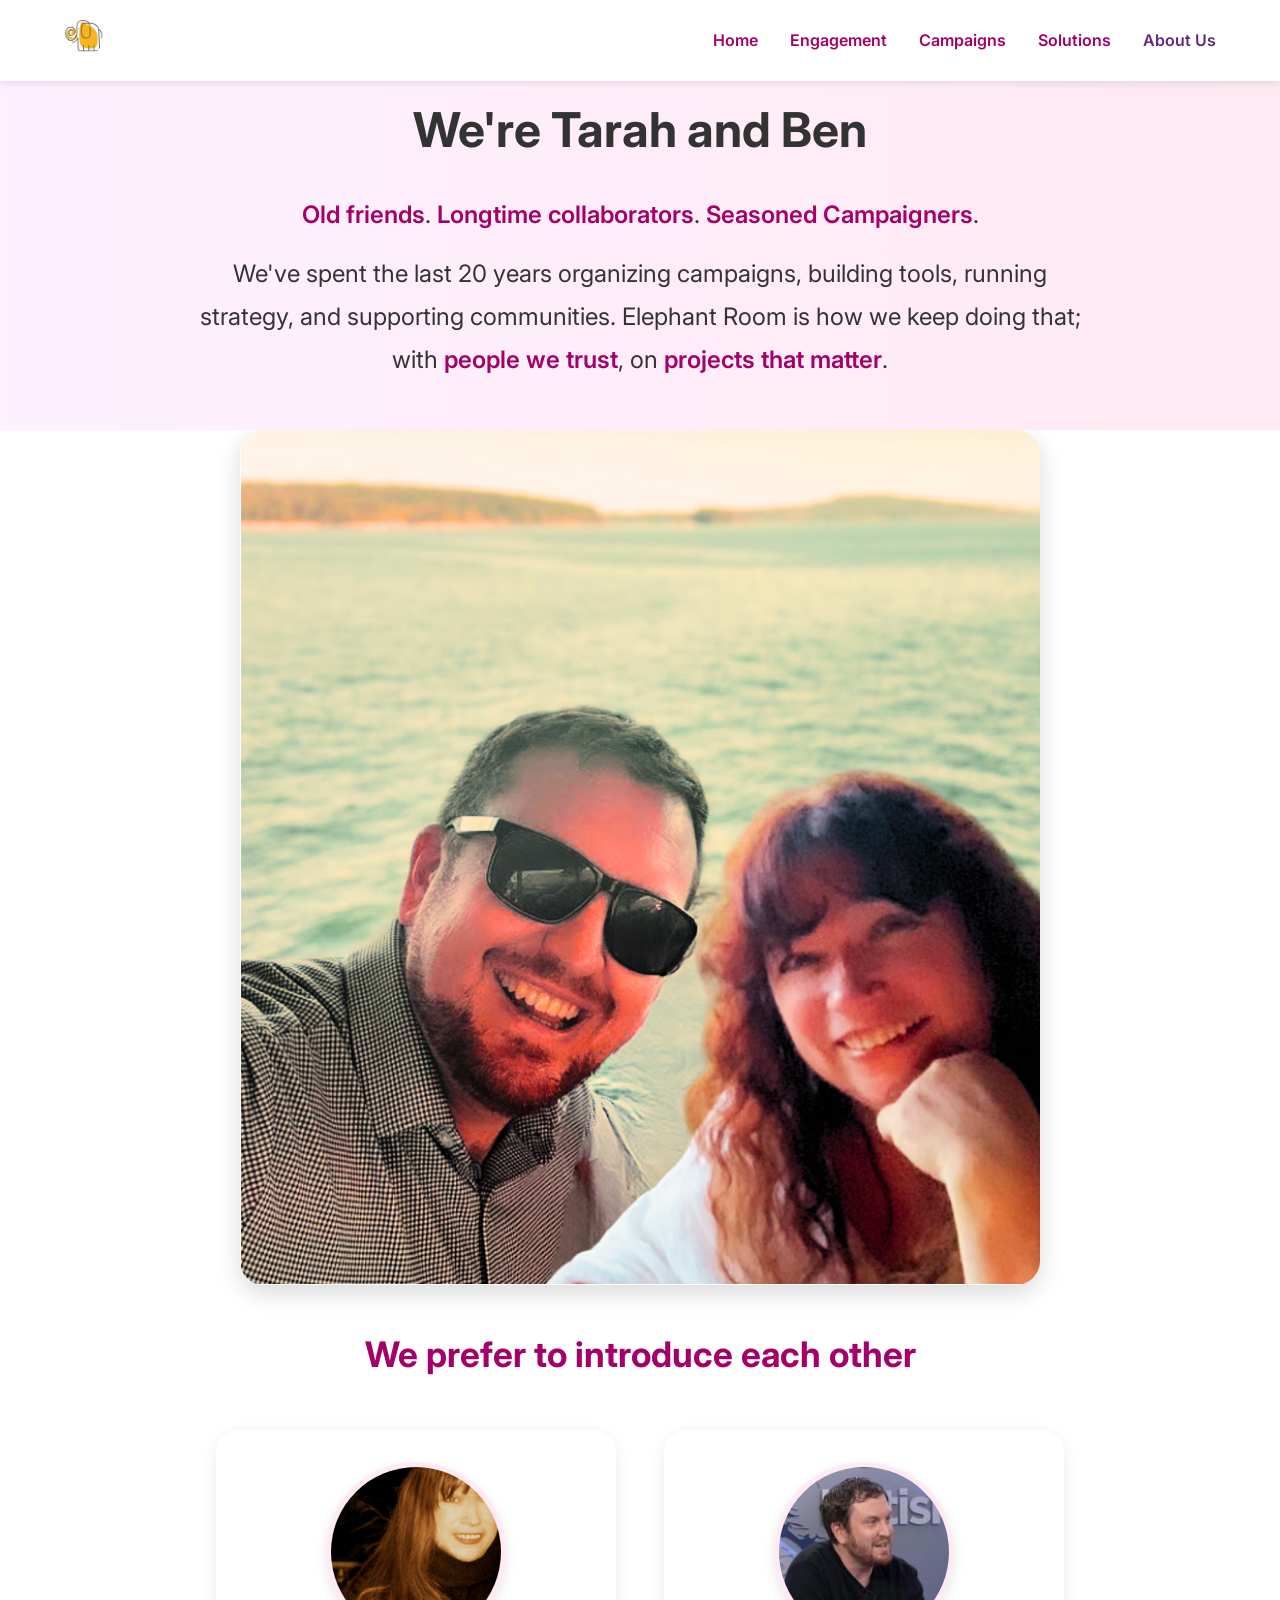
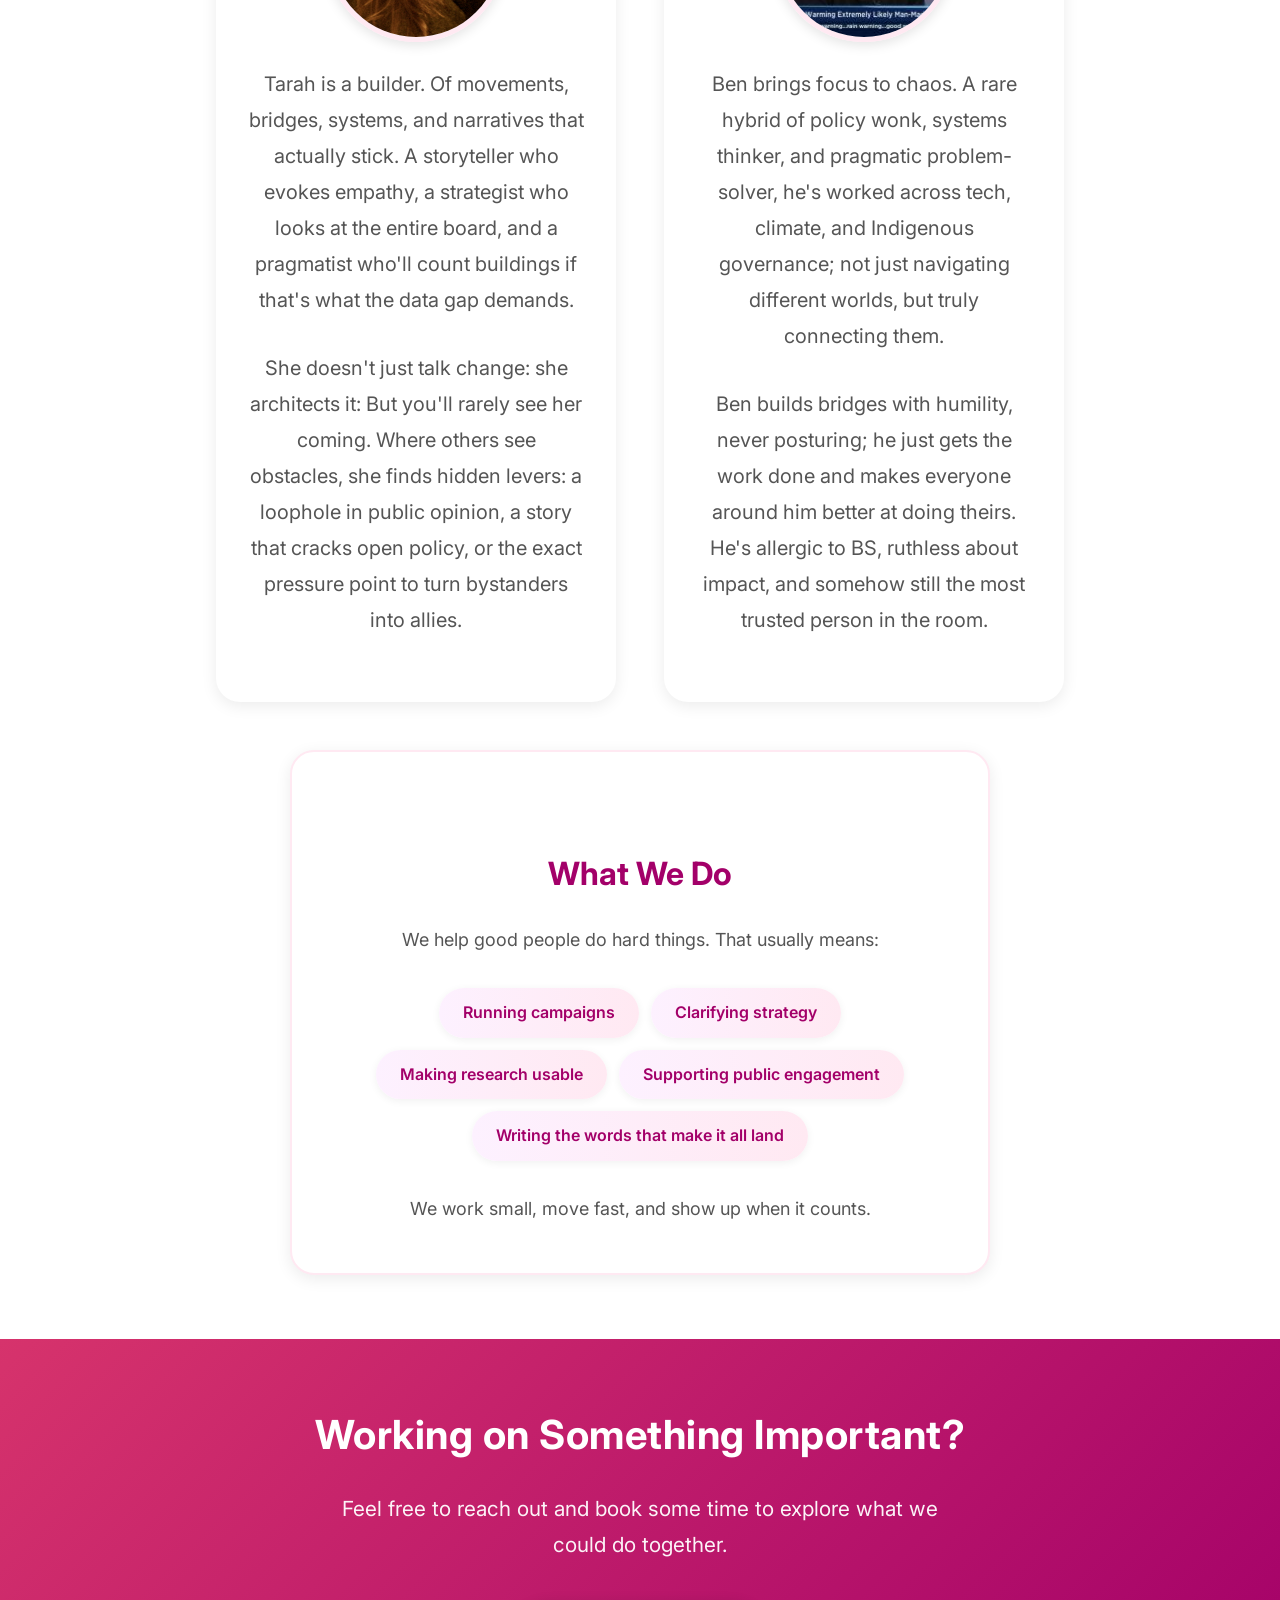
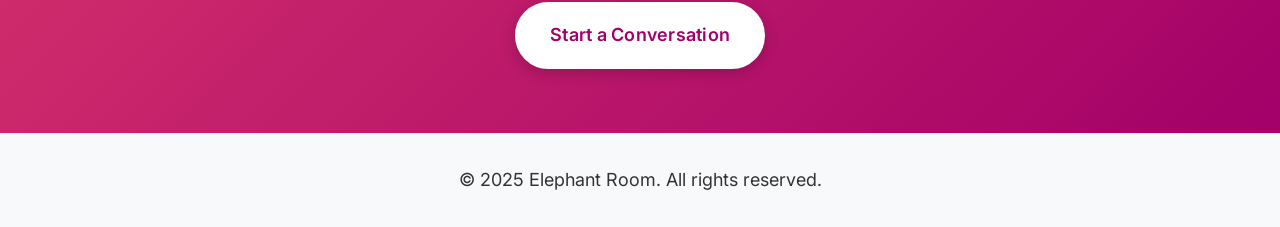
==== about-us.html @ 8427e799 "Fix spacing and navigation consistency across all pages - Reduced excessive whitespace between nav a" ====
<!DOCTYPE html>
<html lang="en">
<head>
    <meta charset="UTF-8">
    <meta name="viewport" content="width=device-width, initial-scale=1.0">
    <title>About Us - Elephant Room</title>
    <link rel="stylesheet" href="css/main.css">
    <link href="https://fonts.googleapis.com/css2?family=Inter:wght@400;600;700;900&display=swap" rel="stylesheet">
</head>
<body>
    <!-- Navigation -->
    <nav class="site-nav">
        <div class="nav-container">
            <a href="index.html" class="nav-logo">
                <img src="content/images/2025/06/elphant-in-the-logo-1.jpg" alt="Elephant Room" width="40" height="40">
            </a>
            <ul class="nav-menu">
                <li><a href="index.html">Home</a></li>
                <li><a href="engagement.html">Engagement</a></li>
                <li><a href="campaigns.html">Campaigns</a></li>
                <li><a href="solutions.html">Solutions</a></li>
                <li><a href="about-us.html" class="nav-active">About Us</a></li>
            </ul>
        </div>
    </nav>

    <!-- Full-bleed Subpage Hero Section -->
    <div class="full-bleed-wrapper">
        <section class="sub-hero" style="margin-top: 60px; padding: 2rem 1.5rem 2rem;">
            <h1 class="hero-heading" style="font-size: 3rem;">We're Tarah and Ben</h1>
            <p class="hero-blurb">
                <span class="highlight">Old friends</span>. <span class="highlight">Longtime collaborators</span>. <span class="highlight">Seasoned Campaigners</span>.
            </p>
            <p class="hero-blurb">
                We've spent the last 20 years organizing campaigns, building tools, running strategy, and supporting communities. Elephant Room is how we keep doing that; with <span class="highlight">people we trust</span>, on <span class="highlight">projects that matter</span>.
            </p>
        </section>
    </div>

    <!-- Tarah and Ben Bio Section -->
    <section class="bio-section" style="padding: 1rem 1.5rem 0; margin-top: -1rem;">
        <div class="bio-content">
            <div class="group-photo-container" style="margin-bottom: 1rem;">
                <img src="content/images/Expertise page.png" alt="Tarah and Ben Together" class="group-photo">
            </div>

            <h3 style="font-size: 2.2rem; color: #a30069; margin: 2rem 0 1rem 0; text-align: center;">We prefer to introduce each other</h3>
            
            <div class="individual-bios">
                <div class="bio-card">
                    <img src="content/images/2025/Copy of tarah.jpg" alt="Tarah" class="bio-image">
                    <p class="bio-description">Tarah is a builder. Of movements, bridges, systems, and narratives that actually stick. A storyteller who evokes empathy, a strategist who looks at the entire board, and a pragmatist who'll count buildings if that's what the data gap demands.</p>
                    <p class="bio-description">She doesn't just talk change: she architects it: But you'll rarely see her coming. Where others see obstacles, she finds hidden levers: a loophole in public opinion, a story that cracks open policy, or the exact pressure point to turn bystanders into allies.</p>
                </div>
                
                <div class="bio-card">
                    <img src="content/images/2025/07/ben-individual.jpg" alt="Ben" class="bio-image">
                    <p class="bio-description">Ben brings focus to chaos. A rare hybrid of policy wonk, systems thinker, and pragmatic problem-solver, he's worked across tech, climate, and Indigenous governance; not just navigating different worlds, but truly connecting them.</p>
                    <p class="bio-description">Ben builds bridges with humility, never posturing; he just gets the work done and makes everyone around him better at doing theirs. He's allergic to BS, ruthless about impact, and somehow still the most trusted person in the room.</p>
                </div>
            </div>
            
            <div class="what-we-do">
                <h3 class="what-we-do-heading">What We Do</h3>
                <p class="what-we-do-intro">We help good people do hard things. That usually means:</p>
                <ul class="what-we-do-list">
                    <li>Running campaigns</li>
                    <li>Clarifying strategy</li>
                    <li>Making research usable</li>
                    <li>Supporting public engagement</li>
                    <li>Writing the words that make it all land</li>
                </ul>
                <p class="what-we-do-outro">We work small, move fast, and show up when it counts.</p>
            </div>
        </div>
    </section>

    <!-- CTA Banner -->
    <section class="cta">
        <h2>Working on Something Important?</h2>
        <p>Feel free to reach out and book some time to explore what we could do together.</p>
        <a class="cta-button" href="https://calendly.com/ben_west_/elephant-room-first-call" target="_blank" rel="noopener">Start a Conversation</a>
    </section>

    <!-- SVG Icon Sprite Sheet -->
    <svg xmlns="http://www.w3.org/2000/svg" style="display:none;">
        <!-- Strategic Messaging Icon -->
        <symbol id="icon-messaging" viewBox="0 0 24 24" fill="none" stroke="#a30069" stroke-width="2" stroke-linecap="round" stroke-linejoin="round">
            <path d="M21 15a2 2 0 0 1-2 2H7l-4 4V5a2 2 0 0 1 2-2h14a2 2 0 0 1 2 2z"/>
            <path d="M10 8l4 4-4 4"/>
        </symbol>

        <!-- Crisis Management Icon -->
        <symbol id="icon-crisis" viewBox="0 0 24 24" fill="none" stroke="#a30069" stroke-width="2" stroke-linecap="round" stroke-linejoin="round">
            <path d="M10.29 3.86L1.82 18a2 2 0 0 0 1.71 3h16.94a2 2 0 0 0 1.71-3L13.71 3.86a2 2 0 0 0-3.42 0z"/>
            <line x1="12" y1="9" x2="12" y2="13"/>
            <line x1="12" y1="17" x2="12.01" y2="17"/>
        </symbol>

        <!-- Tech for Good Icon -->
        <symbol id="icon-tech" viewBox="0 0 24 24" fill="none" stroke="#a30069" stroke-width="2" stroke-linecap="round" stroke-linejoin="round">
            <rect x="4" y="4" width="16" height="16" rx="2" ry="2"/>
            <rect x="9" y="9" width="6" height="6"/>
            <line x1="9" y1="1" x2="9" y2="4"/>
            <line x1="15" y1="1" x2="15" y2="4"/>
            <line x1="9" y1="20" x2="9" y2="23"/>
            <line x1="15" y1="20" x2="15" y2="23"/>
            <line x1="20" y1="9" x2="23" y2="9"/>
            <line x1="20" y1="14" x2="23" y2="14"/>
            <line x1="1" y1="9" x2="4" y2="9"/>
            <line x1="1" y1="14" x2="4" y2="14"/>
        </symbol>

        <!-- Indigenous Partnership Icon -->
        <symbol id="icon-indigenous" viewBox="0 0 24 24" fill="none" stroke="#a30069" stroke-width="2" stroke-linecap="round" stroke-linejoin="round">
            <path d="M12 2l10 6.5v7L12 22 2 15.5v-7L12 2z"/>
            <path d="M12 22v-9.5"/>
            <path d="M22 8.5l-10 7-10-7"/>
            <path d="M2 15.5l10-7 10 7"/>
            <path d="M12 2v4.5"/>
        </symbol>

        <!-- Training & Organizing Icon -->
        <symbol id="icon-training" viewBox="0 0 24 24" fill="none" stroke="#a30069" stroke-width="2" stroke-linecap="round" stroke-linejoin="round">
            <path d="M16 21v-2a4 4 0 0 0-4-4H5a4 4 0 0 0-4 4v2"/>
            <circle cx="8.5" cy="7" r="4"/>
            <polyline points="17 11 19 13 23 9"/>
        </symbol>
    </svg>

    <!-- Footer -->
    <footer class="site-footer">
        <div class="footer-content">
            <p>&copy; 2025 Elephant Room. All rights reserved.</p>
        </div>
    </footer>
</body>
</html>
---- css/main.css ----
/* Reset and Base Styles */
* {
    margin: 0;
    padding: 0;
    box-sizing: border-box;
}

/* Typography */
@import url('https://fonts.googleapis.com/css2?family=Inter:wght@400;600;700;900&display=swap');

body {
    font-family: 'Inter', -apple-system, BlinkMacSystemFont, 'Segoe UI', Roboto, Oxygen, Ubuntu, Cantarell, 'Open Sans', 'Helvetica Neue', sans-serif;
    line-height: 1.6;
    color: #333;
    font-size: 18px;
}

/* Navigation Styles */
.site-nav {
    background: white;
    position: fixed;
    top: 0;
    left: 0;
    right: 0;
    z-index: 9999;
    box-shadow: 0 2px 8px rgba(0, 0, 0, 0.1);
}

.nav-container {
    max-width: 1200px;
    margin: 0 auto;
    display: flex;
    align-items: center;
    justify-content: space-between;
    padding: 1rem 1.5rem;
}

.nav-logo img {
    width: 40px;
    height: 40px;
    border-radius: 50%;
}

.nav-menu {
    display: flex;
    list-style: none;
    gap: 2rem;
    margin: 0;
}

.nav-menu a {
    color: #a30069;
    font-weight: 600;
    font-size: 1rem;
    text-decoration: none;
    transition: color 0.2s ease;
    text-shadow:
        0 1px 2px rgba(255, 255, 255, 0.8),
        0 2px 4px rgba(255, 255, 255, 0.6),
        0 4px 8px rgba(255, 255, 255, 0.4);
}

.nav-menu a:hover,
.nav-menu a.nav-active {
    color: #5e2c7f;
}

/* Hero Section */
.hero {
    position: relative;
    width: 100vw;
    max-height: 520px;
    overflow: hidden;
    margin-top: 80px; /* Account for fixed nav */
}

.hero-image {
    width: 100%;
    height: auto;
    display: block;
}

.hero-text {
    position: absolute;
    top: 50%;
    left: 50%;
    transform: translate(-50%, -50%);
    z-index: 10;
    color: white;
    text-align: center;
    text-shadow:
        0 2px 4px rgba(0, 0, 0, 0.3),
        0 4px 8px rgba(0, 0, 0, 0.2),
        0 8px 16px rgba(0, 0, 0, 0.1);
}

.hero-heading {
    font-size: 2.5rem;
    font-weight: 700;
    margin: 0;
}

/* Subpage Hero Styles */
.sub-hero {
    background: linear-gradient(to right, #fdf1ff, #ffe9f2);
    padding: 5rem 1.5rem 4rem;
    text-align: center;
    margin-top: 80px; /* Account for fixed nav */
}

/* Modern Hero with Shadow Background */
.modern-hero {
    background: linear-gradient(135deg, rgba(163, 0, 105, 0.9), rgba(80, 0, 50, 0.9)), linear-gradient(to right, #333, #555);
    padding: 5rem 1.5rem 4rem;
    text-align: center;
    margin-top: 80px; /* Account for fixed nav */
    position: relative;
    overflow: hidden;
}

.modern-hero::before {
    content: '';
    position: absolute;
    top: 0;
    left: 0;
    right: 0;
    bottom: 0;
    background: url('data:image/svg+xml,<svg xmlns="http://www.w3.org/2000/svg" viewBox="0 0 100 100"><defs><pattern id="grain" width="100" height="100" patternUnits="userSpaceOnUse"><circle cx="20" cy="20" r="1" fill="white" opacity="0.1"/><circle cx="80" cy="40" r="0.5" fill="white" opacity="0.05"/><circle cx="50" cy="70" r="1.5" fill="white" opacity="0.08"/></pattern></defs><rect width="100%" height="100%" fill="url(%23grain)"/></svg>');
    pointer-events: none;
}

.modern-hero .hero-heading {
    font-size: 3.5rem;
    font-weight: 700;
    color: white;
    margin-bottom: 1.5rem;
    text-shadow: 2px 2px 8px rgba(0, 0, 0, 0.7);
    position: relative;
    z-index: 1;
}

.modern-hero .hero-blurb {
    font-size: 1.5rem;
    font-weight: 400;
    line-height: 1.8;
    max-width: 900px;
    margin: 0 auto 1rem;
    color: white;
    text-shadow: 1px 1px 4px rgba(0, 0, 0, 0.8);
    position: relative;
    z-index: 1;
}

.modern-hero .highlight {
    font-weight: 700;
    color: #ffe9f2;
    text-shadow: 1px 1px 4px rgba(0, 0, 0, 0.9);
}

/* Engagement Hero with Background Image */
.engagement-hero {
    background: linear-gradient(rgba(0, 0, 0, 0.4), rgba(0, 0, 0, 0.4)), url('../content/images/engagements.png');
    background-size: cover;
    background-position: center;
    background-repeat: no-repeat;
    padding: 5rem 1.5rem 4rem;
    text-align: center;
    margin-top: 80px; /* Account for fixed nav */
}

.engagement-hero .hero-heading {
    color: white;
    text-shadow: 2px 2px 4px rgba(0, 0, 0, 0.7);
}

.engagement-hero .hero-blurb {
    color: white;
    text-shadow: 1px 1px 3px rgba(0, 0, 0, 0.7);
}

.engagement-hero .highlight {
    color: #ffe9f2;
    font-weight: 700;
    text-shadow: 1px 1px 3px rgba(0, 0, 0, 0.8);
}

.sub-hero .hero-heading {
    font-size: 3.5rem;
    font-weight: 700;
    color: #333;
    margin-bottom: 1.5rem;
}

.sub-hero .hero-blurb {
    font-size: 1.5rem;
    font-weight: 400;
    line-height: 1.8;
    max-width: 900px;
    margin: 0 auto 1rem;
    color: #333;
}

.sub-hero .highlight {
    font-weight: 600;
    color: #a30069;
}

/* Mission Section */
.mission-copy {
    display: flex;
    justify-content: center;
    padding: 3rem 1.5rem;
    width: 100vw;
    margin-left: calc(-50vw + 50%);
    margin-right: calc(-50vw + 50%);
}

.mission-wrapper {
    max-width: 900px;
    background: linear-gradient(to right, #fdf1ff, #ffe9f2);
    padding: 2.5rem;
    border-radius: 1.5rem;
    font-size: 1.4rem;
    line-height: 1.8;
    font-weight: 500;
    color: #333;
    text-align: center;
    box-shadow: 0 4px 12px rgba(0,0,0,0.05);
}

.mission-wrapper p {
    margin: 0;
}

/* Page container */
.page-container {
    max-width: 1200px;
    margin: 0 auto;
    padding: 2rem 1.5rem;
}

/* Card Grid */
.card-grid {
    display: grid;
    grid-template-columns: repeat(auto-fit, minmax(280px, 1fr));
    gap: 2rem;
    margin: 2rem 0;
}

.card {
    background: linear-gradient(to bottom right, #f5e7ff, #fdd0d0);
    padding: 2rem;
    border-radius: 1rem;
    box-shadow: 0 4px 12px rgba(0,0,0,0.08);
    text-align: center;
    transition: transform 0.2s ease, box-shadow 0.2s ease;
}

.card:hover {
    transform: translateY(-2px);
    box-shadow: 0 6px 20px rgba(0,0,0,0.12);
}

.card h2 {
    margin-bottom: 1rem;
    color: #333;
    font-size: 1.5rem;
}

.card p {
    margin-bottom: 1.5rem;
    line-height: 1.6;
}

.card a {
    color: #a30069;
    font-weight: bold;
    text-decoration: none;
    transition: color 0.2s ease;
}

.card a:hover {
    color: #d6336c;
}

/* Our Approach Full-Width Section */
.our-approach-section {
    width: 100vw;
    margin-left: calc(-50vw + 50%);
    margin-right: calc(-50vw + 50%);
    background: linear-gradient(135deg, #a30069, #5e2c7f);
    padding: 4rem 0;
    margin-top: 3rem;
    margin-bottom: 2rem;
    color: white;
    text-align: center;
}

.our-approach-content {
    max-width: 800px;
    margin: 0 auto;
    padding: 0 2rem;
}

.our-approach-content h2 {
    font-size: 2.5rem;
    font-weight: 700;
    margin-bottom: 1.5rem;
    color: white;
    letter-spacing: 0.5px;
}

.our-approach-content p {
    font-size: 1.3rem;
    line-height: 1.7;
    margin-bottom: 2rem;
    color: rgba(255, 255, 255, 0.95);
}

.approach-button {
    display: inline-block;
    padding: 1rem 2rem;
    background: white;
    color: #a30069;
    border: 3px solid white;
    border-radius: 2.5rem;
    text-decoration: none;
    font-weight: 600;
    font-size: 1.125rem;
    letter-spacing: 0.25px;
    transition: all 0.3s ease;
    box-shadow: 0 4px 15px rgba(0, 0, 0, 0.2);
}

.approach-button:hover {
    background: rgba(255, 255, 255, 0.1);
    color: white;
    border-color: white;
    transform: translateY(-3px);
    box-shadow: 0 6px 20px rgba(0, 0, 0, 0.3);
}

/* Key Areas Section */
.key-areas {
    margin: 4rem 0;
    display: grid;
    grid-template-columns: 1fr;
    gap: 3rem;
}

.key-area {
    background: linear-gradient(to bottom right, #fdf1ff, #ffe9f2);
    border-radius: 1.5rem;
    padding: 2.5rem;
    box-shadow: 0 4px 16px rgba(0,0,0,0.08);
    transition: transform 0.3s ease, box-shadow 0.3s ease;
}

.key-area:hover {
    transform: translateY(-4px);
    box-shadow: 0 8px 24px rgba(0,0,0,0.12);
}

.key-area-content h3 {
    font-size: 1.75rem;
    font-weight: 700;
    color: #a30069;
    margin-bottom: 1.5rem;
    line-height: 1.3;
}

.key-area-image {
    margin: 1.5rem 0;
    text-align: center;
}

.key-area-image img {
    max-width: 100%;
    height: auto;
    border-radius: 1rem;
    box-shadow: 0 4px 12px rgba(0,0,0,0.1);
}

.key-area-content p {
    font-size: 1.125rem;
    line-height: 1.7;
    color: #444;
    margin-bottom: 1rem;
}

.key-area-content p:last-of-type {
    margin-bottom: 2rem;
}

.key-area-link {
    display: inline-block;
    color: #a30069;
    font-weight: 600;
    text-decoration: none;
    font-size: 1.125rem;
    padding: 0.75rem 1.5rem;
    border: 2px solid #a30069;
    border-radius: 2rem;
    transition: all 0.3s ease;
    background: white;
    box-shadow: 0 2px 8px rgba(0,0,0,0.08);
}

.key-area-link:hover {
    background: #a30069;
    color: white;
    transform: translateY(-2px);
    box-shadow: 0 4px 12px rgba(0,0,0,0.15);
}

/* CTA Section */
.cta {
    width: 100vw;
    margin-left: calc(-50vw + 50%);
    margin-right: calc(-50vw + 50%);
    background: linear-gradient(135deg, #d6336c, #a30069);
    text-align: center;
    padding: 4rem 2rem;
    margin-top: 4rem;
    color: white;
}

.cta h2 {
    font-size: 2.5rem;
    font-weight: 700;
    margin-bottom: 1.5rem;
    color: white;
    letter-spacing: 0.5px;
}

.cta p {
    font-size: 1.3rem;
    line-height: 1.7;
    margin-bottom: 2.5rem;
    color: rgba(255, 255, 255, 0.95);
    max-width: 600px;
    margin-left: auto;
    margin-right: auto;
    margin-bottom: 2.5rem;
}

.cta-button {
    display: inline-block;
    padding: 1rem 2rem;
    background: white;
    color: #a30069;
    border: 3px solid white;
    border-radius: 2.5rem;
    text-decoration: none;
    font-weight: 600;
    font-size: 1.125rem;
    letter-spacing: 0.25px;
    transition: all 0.3s ease;
    box-shadow: 0 4px 15px rgba(0, 0, 0, 0.2);
}

.cta-button:hover {
    background: rgba(255, 255, 255, 0.1);
    color: white;
    border-color: white;
    transform: translateY(-3px);
    box-shadow: 0 6px 20px rgba(0, 0, 0, 0.3);
}

/* Global CTA Footer Styling */
.cta-footer {
    display: flex;
    justify-content: center;
    padding: 3rem 1.5rem 4rem;
    width: 100vw;
    position: relative;
    left: 50%;
    right: 50%;
    margin: 0 -50vw;
}

.cta-box {
    background: linear-gradient(to right, #f5e1ff, #ffeaf5);
    border-radius: 1rem;
    padding: 2.5rem 2rem;
    text-align: center;
    box-shadow: 0 4px 12px rgba(0, 0, 0, 0.06);
    max-width: 800px;
    width: 100%;
}

.cta-box h2 {
    font-size: 1.75rem;
    font-weight: 700;
    color: #a30069;
    margin-bottom: 1rem;
}

.cta-box p {
    font-size: 1.125rem;
    line-height: 1.6;
    margin-bottom: 2rem;
    color: #333;
}

.cta-box .cta-button {
    display: inline-block;
    background: white;
    color: #d6336c;
    border: 2px solid #d6336c;
    padding: 0.75rem 1.5rem;
    border-radius: 2rem;
    text-decoration: none;
    font-weight: 600;
    box-shadow: 0 4px 8px rgba(0, 0, 0, 0.08);
    transition: all 0.3s ease;
}

.cta-box .cta-button:hover {
    background: #fff0f5;
    color: #a30069;
    border-color: #a30069;
}

/* Expertise Cards */
.expertise-section {
    max-width: 900px;
    margin: 0 auto;
    padding: 3rem 1.5rem;
}

.exp-card {
    background: linear-gradient(to bottom right, #fdf1ff, #ffe9f2);
    border-radius: 1.5rem;
    box-shadow: 0 4px 12px rgba(0, 0, 0, 0.08);
    margin-bottom: 2rem;
    padding: 2rem;
    transition: all 0.3s ease;
    position: relative;
    overflow: hidden;
}

.exp-card:hover {
    transform: translateY(-2px);
    box-shadow: 0 6px 20px rgba(0, 0, 0, 0.12);
}

.exp-card::before {
    content: '';
    position: absolute;
    top: 0;
    left: 0;
    right: 0;
    height: 5px;
    background: linear-gradient(to right, #a30069, #d6336c);
}

.exp-card img {
    width: 100%;
    max-height: 350px;
    object-fit: cover;
    border-radius: 1rem;
    margin: 1.5rem 0;
    box-shadow: 0 4px 12px rgba(0, 0, 0, 0.1);
}

.exp-card p {
    font-size: 1.125rem;
    line-height: 1.8;
    color: #333;
    margin: 1rem 0;
}

.exp-card strong {
    color: #a30069;
    font-weight: 600;
}

.exp-card summary {
    font-size: 1.5rem;
    font-weight: 700;
    color: #a30069;
    cursor: pointer;
    margin-bottom: 1rem;
    outline: none;
    display: flex;
    align-items: center;
    gap: 0.75rem;
    list-style: none;
}

.exp-card summary::-webkit-details-marker {
    display: none;
}

.exp-card[open] summary {
    margin-bottom: 1.5rem;
}

.icon {
    width: 24px;
    height: 24px;
    flex-shrink: 0;
}

/* Bio section wrapper */
.bio-section-wrapper {
    width: 100vw;
    margin-left: calc(-50vw + 50%);
    margin-right: calc(-50vw + 50%);
    background: linear-gradient(to right, #fdf1ff, #ffe9f2);
    padding: 4rem 0;
    margin-top: 0;
}

/* Bio section styles */
.bio-section {
    max-width: 1000px;
    margin: 0 auto;
    padding: 2rem 1.5rem 0;
}

.bio-content {
    text-align: center;
}

.group-photo-container {
    margin-bottom: 2rem;
}

.group-photo {
    max-width: 800px;
    width: 100%;
    height: auto;
    border-radius: 1.5rem;
    box-shadow: 0 8px 24px rgba(0, 0, 0, 0.15);
}

.bio-heading {
    font-size: 3rem;
    font-weight: 800;
    color: #a30069;
    margin-bottom: 1rem;
}

.bio-intro {
    font-size: 1.5rem;
    font-weight: 600;
    line-height: 1.6;
    color: #333;
    margin-bottom: 1rem;
}

.bio-description, .bio-motto {
    font-size: 1.25rem;
    line-height: 1.8;
    color: #555;
    max-width: 800px;
    margin: 0 auto 2rem;
}

.bio-motto {
    font-weight: 500;
    font-style: italic;
}

h3 {
    font-size: 2rem;
    color: #a30069;
    margin: 3rem 0 2rem;
    font-weight: 700;
}

.individual-bios {
    display: flex;
    justify-content: center;
    gap: 3rem;
    margin: 3rem auto;
    max-width: 900px;
    flex-wrap: nowrap;
}

.bio-card {
    background: white;
    border-radius: 1.5rem;
    padding: 2rem;
    box-shadow: 0 4px 16px rgba(0, 0, 0, 0.08);
    transition: transform 0.3s ease, box-shadow 0.3s ease;
    text-align: center;
    flex: 1;
    max-width: 400px;
}

.bio-card:hover {
    transform: translateY(-4px);
    box-shadow: 0 8px 24px rgba(0, 0, 0, 0.12);
}

.bio-image {
    width: 180px;
    height: 180px;
    object-fit: cover;
    border-radius: 50%;
    margin: 0 auto 1.5rem;
    display: block;
    border: 5px solid #ffe9f2;
    box-shadow: 0 4px 12px rgba(0, 0, 0, 0.1);
}

.bio-quote {
    font-size: 1.125rem;
    font-style: italic;
    line-height: 1.8;
    color: #555;
    margin-bottom: 1rem;
    text-align: left;
}

.bio-quote-attribution {
    font-weight: 700;
    color: #a30069;
    font-size: 1rem;
    margin-top: 1rem;
    text-align: right;
}

/* What we do section styles */
.what-we-do {
    background: white;
    border-radius: 1.5rem;
    padding: 3rem;
    max-width: 700px;
    margin: 3rem auto 0;
    box-shadow: 0 4px 16px rgba(0, 0, 0, 0.08);
    border: 2px solid #ffe9f2;
}

.what-we-do-heading {
    font-size: 2rem;
    color: #a30069;
    margin-bottom: 1.5rem;
    font-weight: 700;
}

.what-we-do-intro, .what-we-do-outro {
    font-size: 1.125rem;
    color: #555;
    line-height: 1.8;
}

.what-we-do-list {
    list-style-type: none;
    padding: 0;
    margin: 2rem 0;
    display: flex;
    flex-wrap: wrap;
    justify-content: center;
    gap: 0.75rem;
}

.what-we-do-list li {
    background: linear-gradient(to right, #fdf1ff, #ffe9f2);
    padding: 0.75rem 1.5rem;
    border-radius: 2rem;
    font-size: 1rem;
    font-weight: 600;
    color: #a30069;
    box-shadow: 0 2px 8px rgba(0, 0, 0, 0.06);
    transition: all 0.2s ease;
}

.what-we-do-list li:hover {
    transform: translateY(-2px);
    box-shadow: 0 4px 12px rgba(0, 0, 0, 0.1);
}

/* Chronicle content styles */
.chronicle-content h4 {
    color: #5e2c7f;
    font-size: 1.3rem;
    margin: 1.5rem 0 0.75rem 0;
    font-weight: 600;
}

.chronicle-content ul {
    margin: 0.75rem 0;
    padding-left: 1.5rem;
}

.chronicle-content li {
    margin-bottom: 0.5rem;
    font-size: 1.2rem;
    line-height: 1.7;
}

.chronicle-content blockquote {
    background: #fff0f5;
    border-left: 4px solid #a30069;
    margin: 1.5rem 0;
    padding: 1rem 1.5rem;
    font-style: italic;
    font-size: 1.25rem;
    color: #5e2c7f;
}

.challenge, .solution, .results, .chronicle-section {
    margin: 1.5rem 0;
    padding: 1rem;
    background: rgba(255, 240, 245, 0.5);
    border-radius: 0.75rem;
}

/* Footer */
.site-footer {
    background: #f8f9fa;
    padding: 2rem 0;
    text-align: center;
    border-top: 1px solid #e9ecef;
}

.footer-content {
    max-width: 1200px;
    margin: 0 auto;
    padding: 0 1.5rem;
}

/* Responsive Design */
@media (max-width: 768px) {
    .nav-container {
        flex-direction: column;
        gap: 1rem;
        padding: 1rem;
    }
    
    .nav-menu {
        gap: 1rem;
        flex-wrap: wrap;
        justify-content: center;
    }
    
    .hero {
        margin-top: 120px; /* Account for taller mobile nav */
    }
    
    .sub-hero {
        margin-top: 120px;
        padding: 3rem 1rem 2rem;
    }
    
    .modern-hero {
        margin-top: 120px;
        padding: 3rem 1rem 2rem;
    }
    
    .hero-heading {
        font-size: 2rem;
    }
    
    .sub-hero .hero-heading {
        font-size: 2.5rem;
    }
    
    .modern-hero .hero-heading {
        font-size: 2.5rem;
    }
    
    .sub-hero .hero-blurb {
        font-size: 1.25rem;
    }
    
    .modern-hero .hero-blurb {
        font-size: 1.25rem;
    }
    
    .mission-wrapper {
        font-size: 1.2rem;
        padding: 2rem;
    }
    
    .card-grid {
        grid-template-columns: 1fr;
        gap: 1.5rem;
    }
    
    .cta h2 {
        font-size: 1.75rem;
    }
    
    .bio-heading {
        font-size: 2.5rem;
    }
    
    .individual-bios {
        flex-direction: column;
        align-items: center;
        gap: 2rem;
    }
    
    .bio-card {
        max-width: 100%;
    }
    
    .what-we-do {
        padding: 2rem;
    }
    
    .our-approach-section {
        padding: 3rem 0;
        margin-top: 2rem;
        margin-bottom: 1rem;
    }
    
    .our-approach-content h2 {
        font-size: 2rem;
    }
    
    .our-approach-content p {
        font-size: 1.125rem;
    }
    
    .key-areas {
        margin: 2rem 0;
        gap: 2rem;
    }
    
    .key-area {
        padding: 2rem;
    }
    
    .key-area-content h3 {
        font-size: 1.5rem;
    }
    
    .key-area-content p {
        font-size: 1rem;
    }
}

/* Full-bleed wrapper */
.full-bleed-wrapper {
    width: 100vw;
    position: relative;
    left: 50%;
    right: 50%;
    margin-left: -50vw;
    margin-right: -50vw;
}
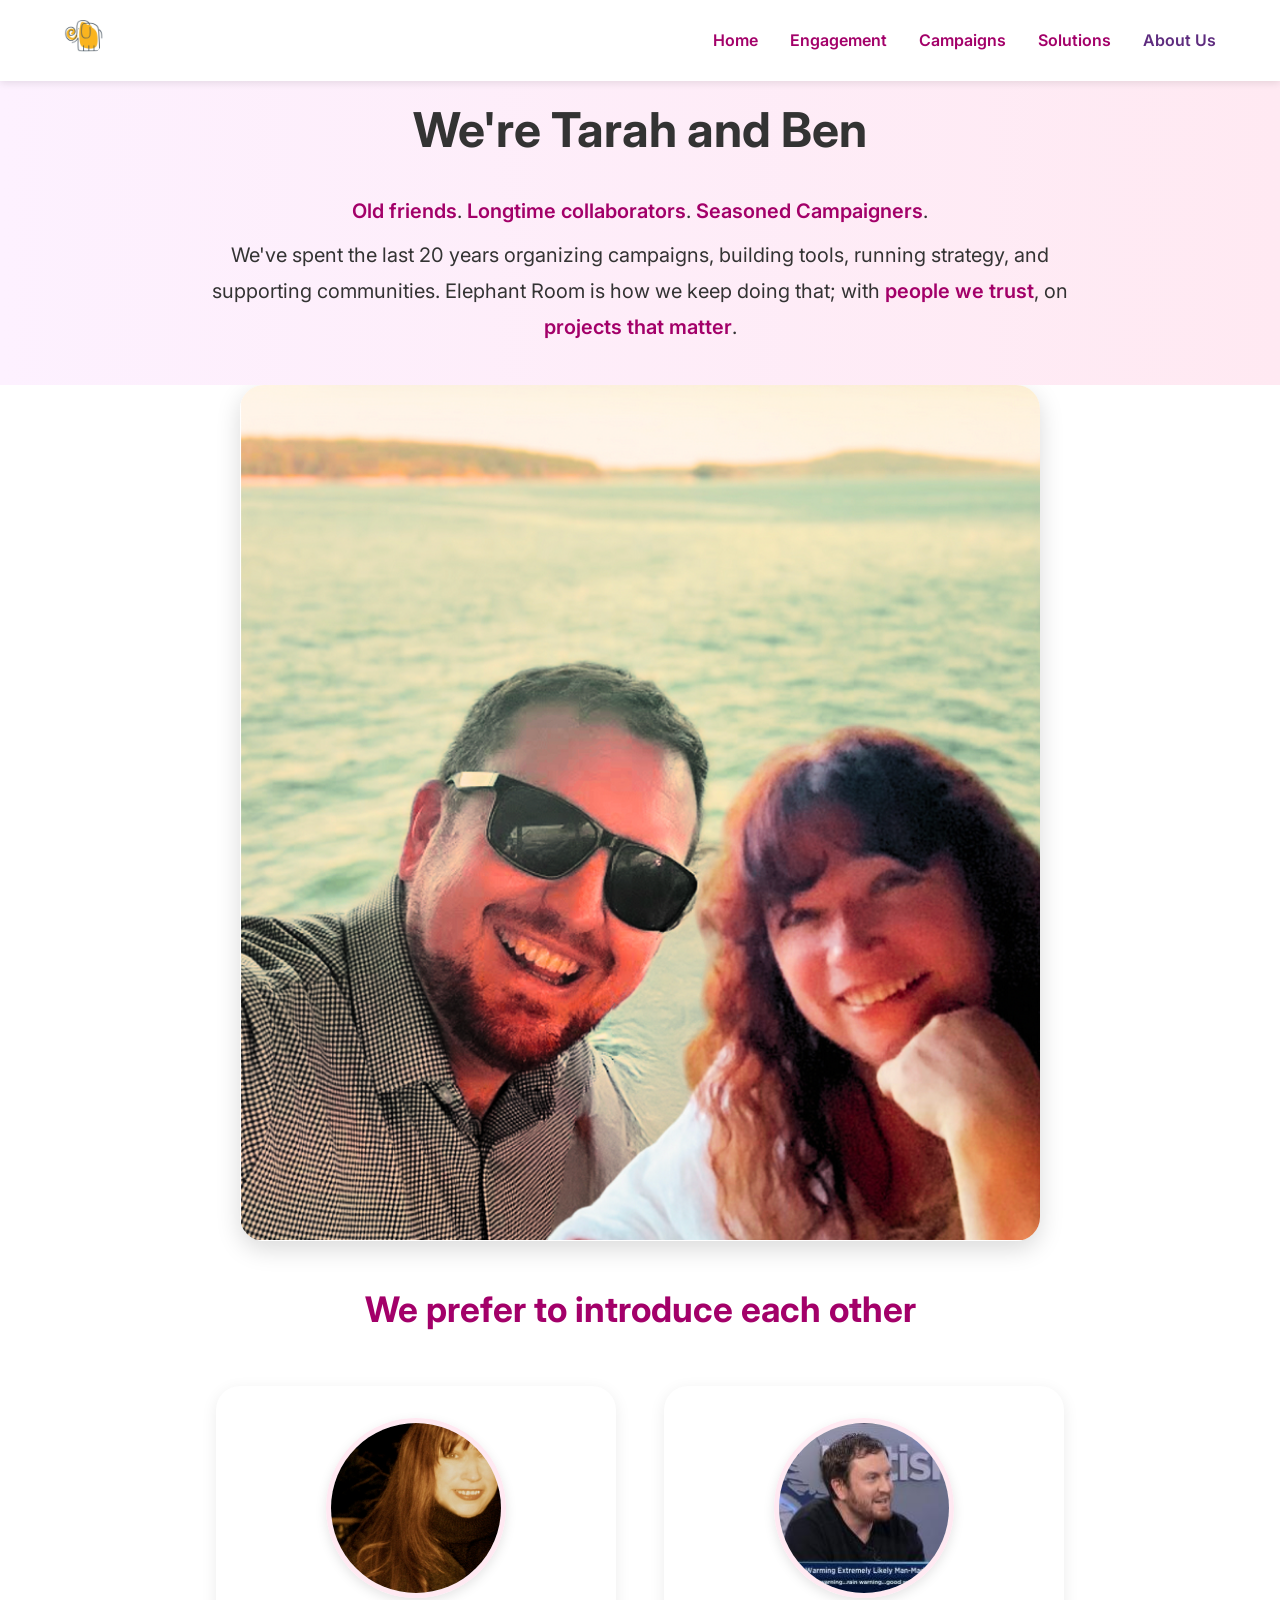
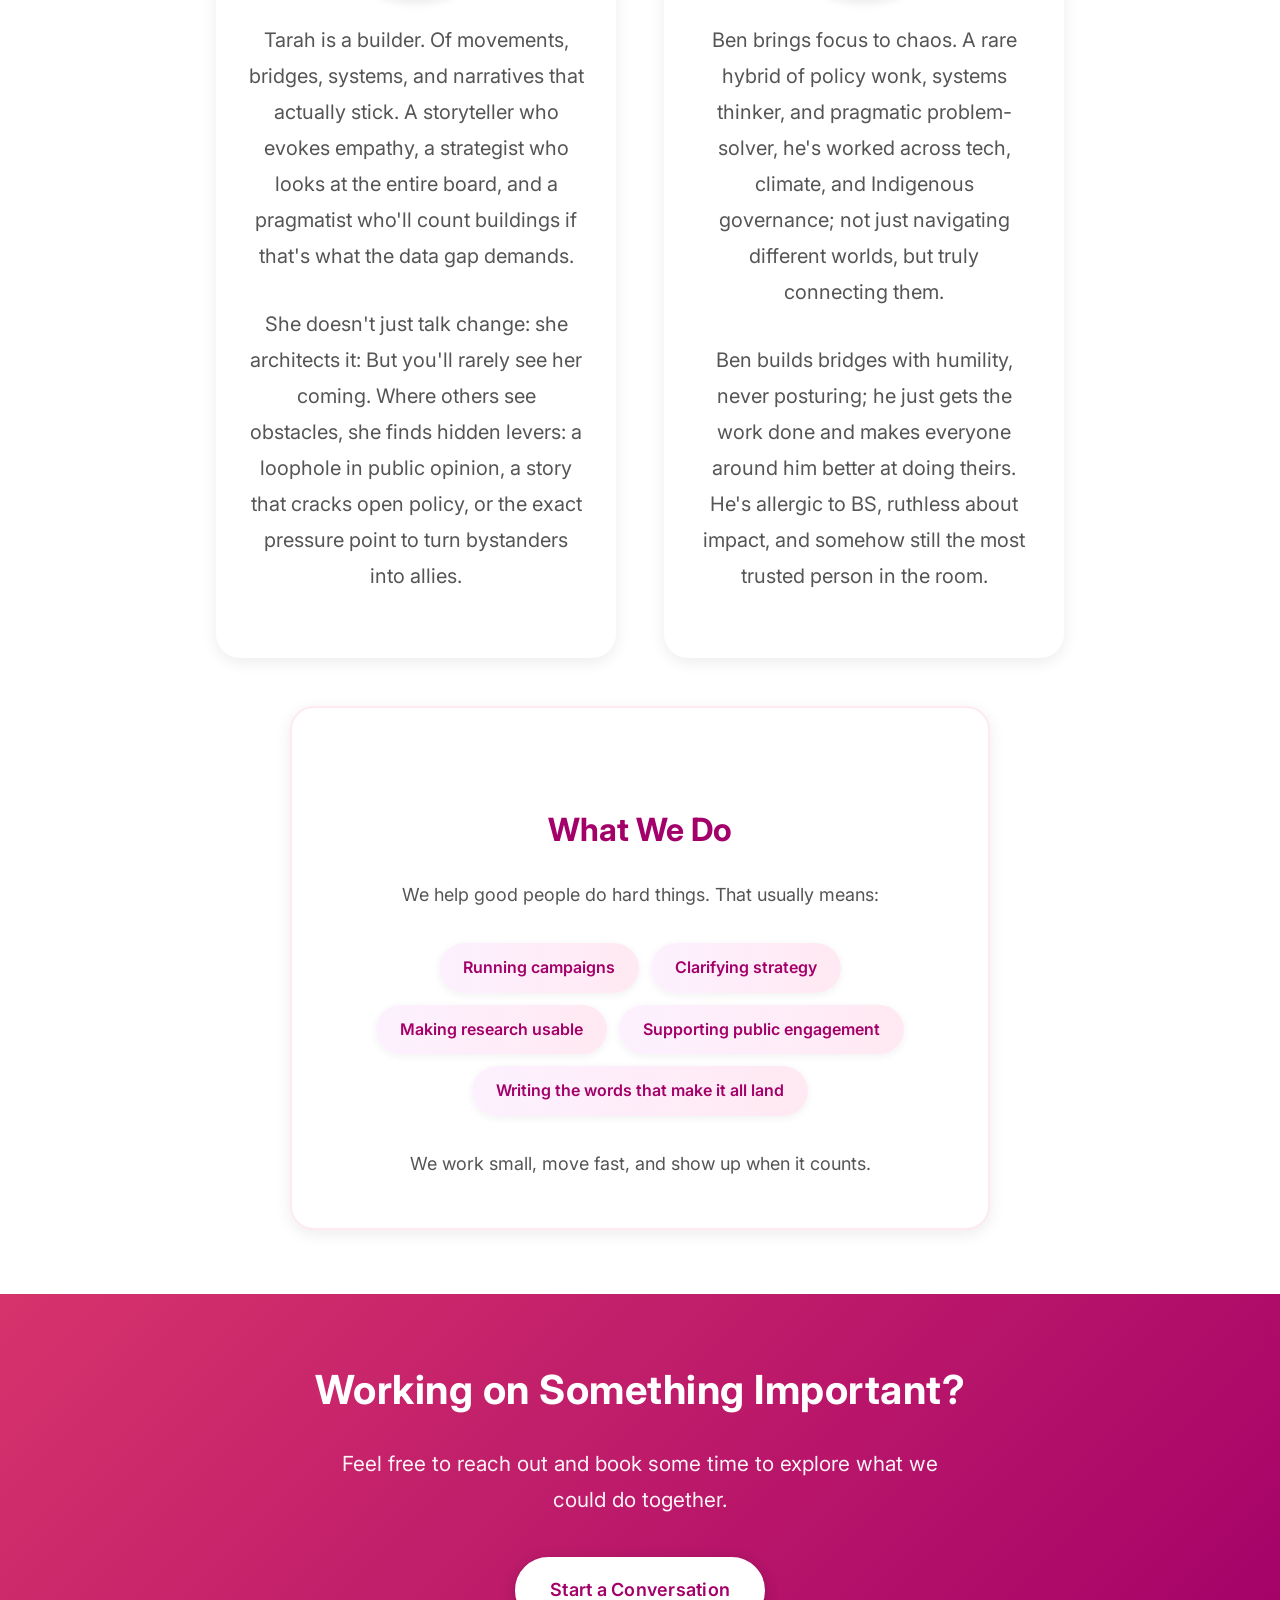
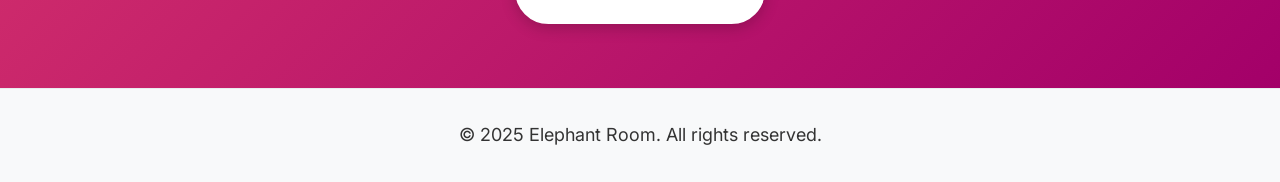
==== commit 5280c312: "Fix about-us page styling with custom CSS overrides - Added custom CSS block to override conflicting" ====
--- a/about-us.html
+++ b/about-us.html
@@ -6,8 +6,26 @@
     <title>About Us - Elephant Room</title>
     <link rel="stylesheet" href="css/main.css">
     <link href="https://fonts.googleapis.com/css2?family=Inter:wght@400;600;700;900&display=swap" rel="stylesheet">
+    <style>
+        /* Override specific styles for about-us page */
+        .about-us-page .sub-hero {
+            margin-top: 60px !important;
+            padding: 2rem 1.5rem 2rem !important;
+        }
+        .about-us-page .sub-hero .hero-heading {
+            font-size: 3rem !important;
+        }
+        .about-us-page .sub-hero .hero-blurb {
+            font-size: 1.25rem !important;
+            margin: 0 auto 0.5rem !important;
+        }
+        .about-us-page .bio-section {
+            padding: 1rem 1.5rem 0 !important;
+            margin-top: -1rem !important;
+        }
+    </style>
 </head>
-<body>
+<body class="about-us-page">
     <!-- Navigation -->
     <nav class="site-nav">
         <div class="nav-container">
@@ -26,8 +44,8 @@
 
     <!-- Full-bleed Subpage Hero Section -->
     <div class="full-bleed-wrapper">
-        <section class="sub-hero" style="margin-top: 60px; padding: 2rem 1.5rem 2rem;">
-            <h1 class="hero-heading" style="font-size: 3rem;">We're Tarah and Ben</h1>
+        <section class="sub-hero">
+            <h1 class="hero-heading">We're Tarah and Ben</h1>
             <p class="hero-blurb">
                 <span class="highlight">Old friends</span>. <span class="highlight">Longtime collaborators</span>. <span class="highlight">Seasoned Campaigners</span>.
             </p>
@@ -38,7 +56,7 @@
     </div>
 
     <!-- Tarah and Ben Bio Section -->
-    <section class="bio-section" style="padding: 1rem 1.5rem 0; margin-top: -1rem;">
+    <section class="bio-section">
         <div class="bio-content">
             <div class="group-photo-container" style="margin-bottom: 1rem;">
                 <img src="content/images/Expertise page.png" alt="Tarah and Ben Together" class="group-photo">
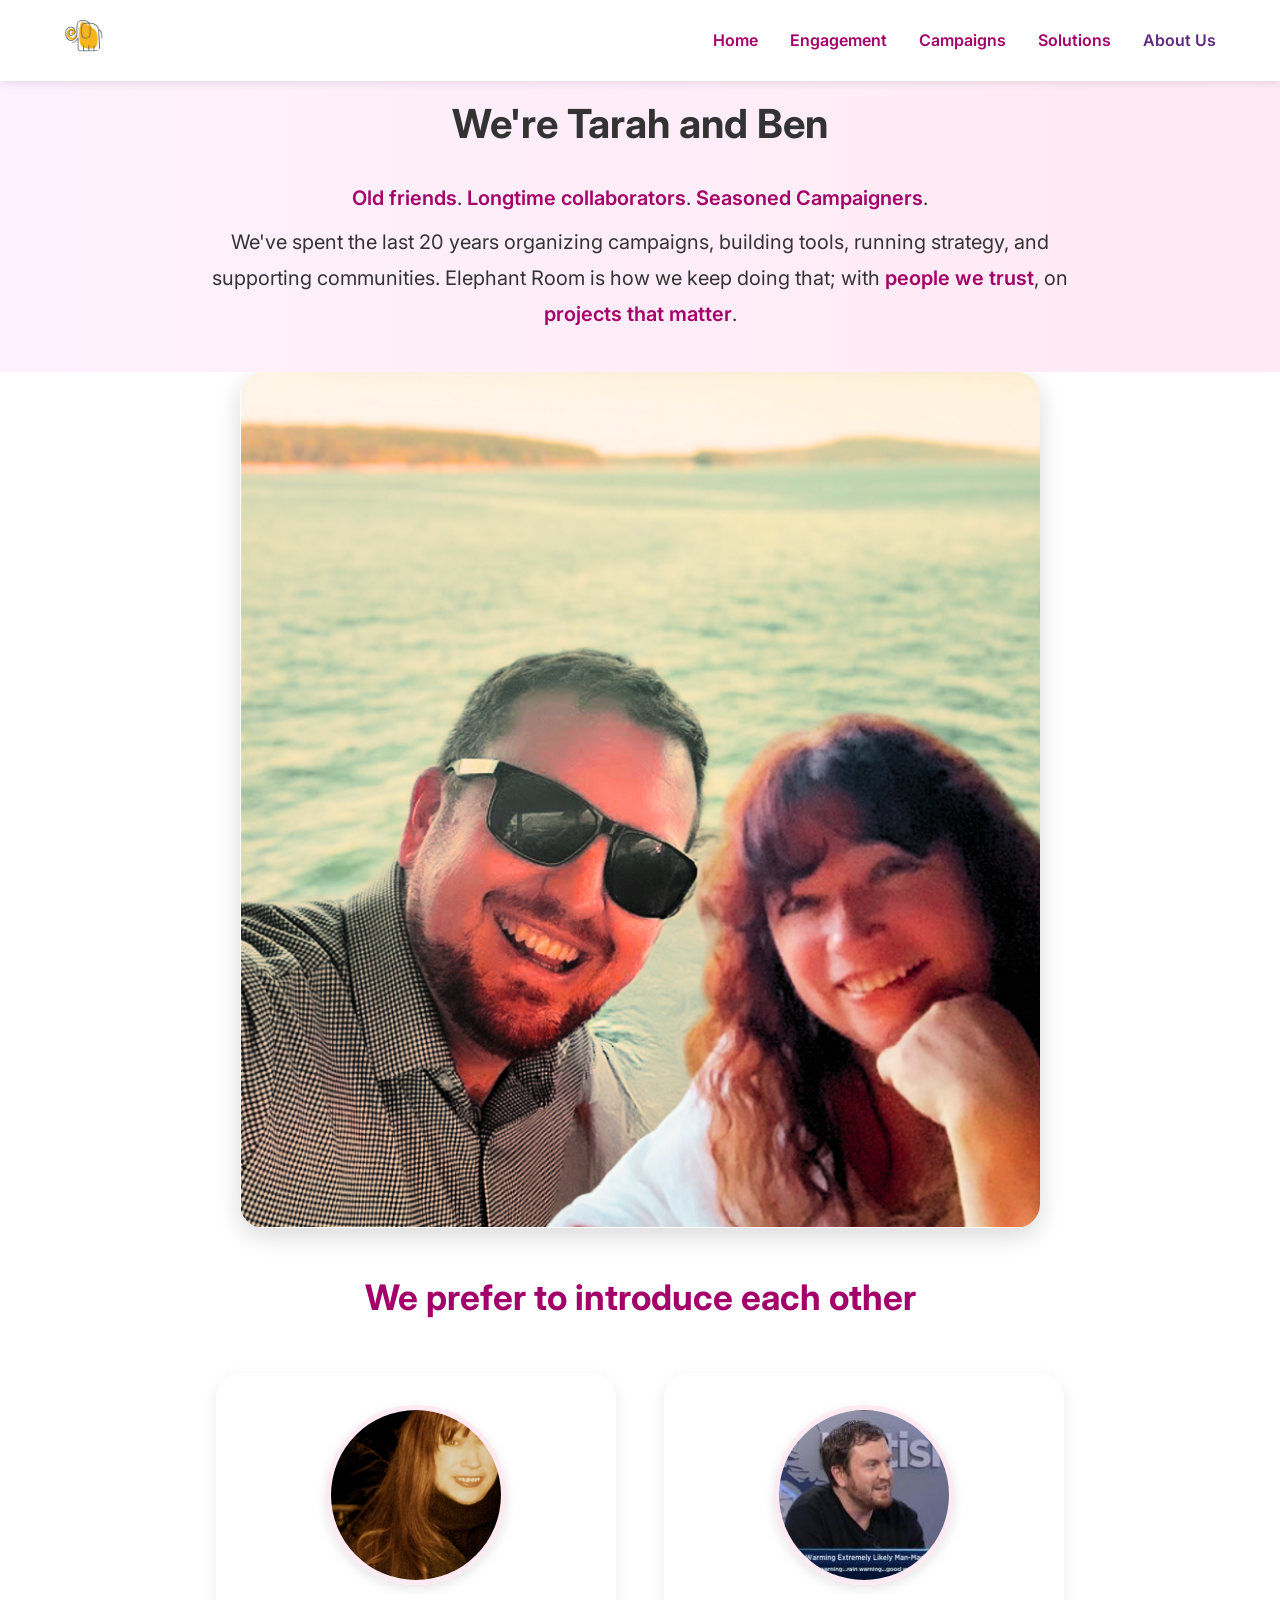
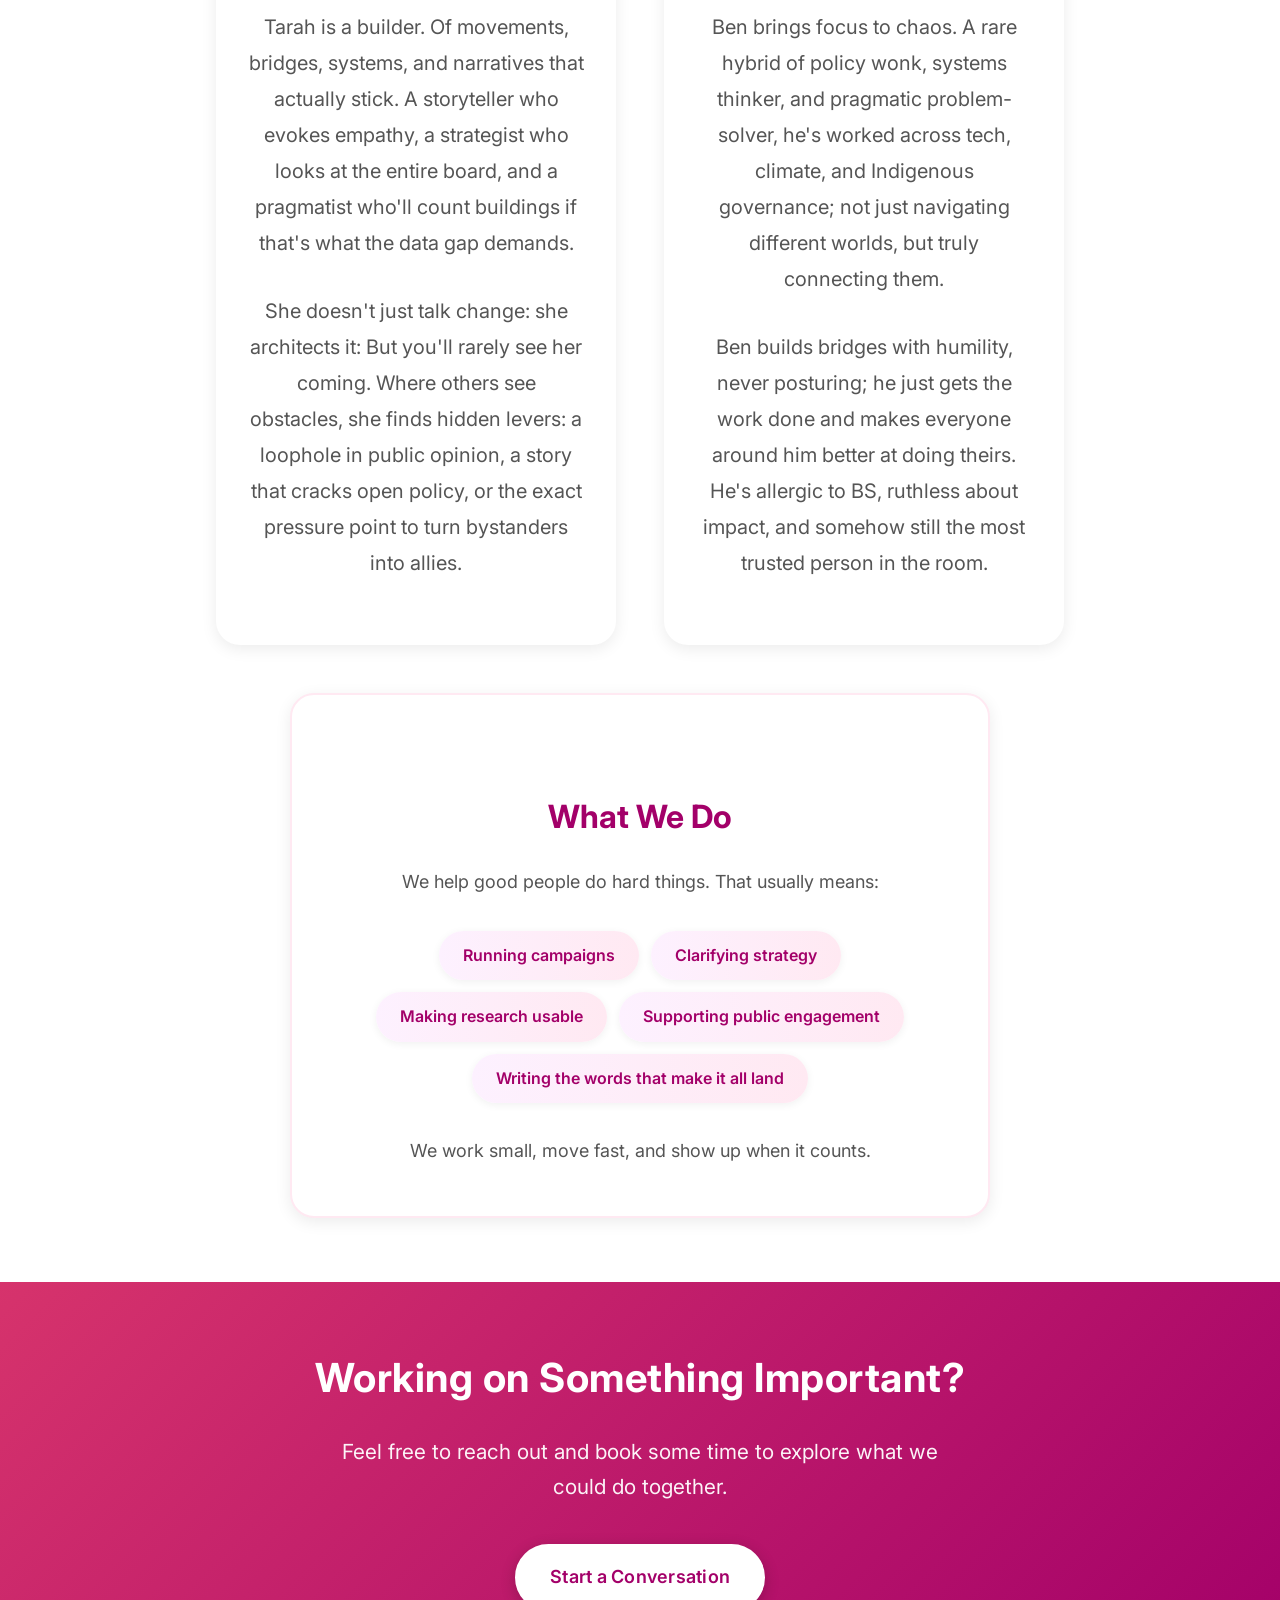
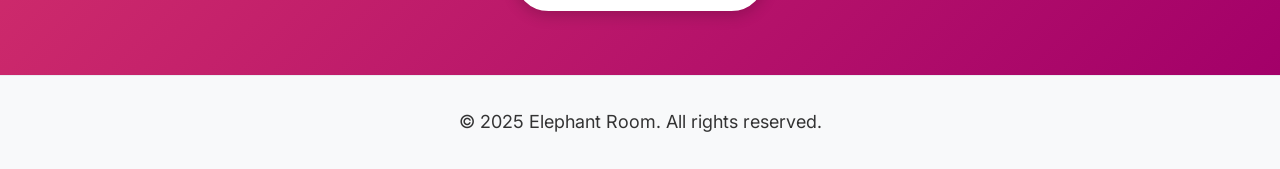
==== commit 16947df0: "Finalize spacing and content improvements across all pages - Reduced all sub-page headline sizes fro" ====
--- a/about-us.html
+++ b/about-us.html
@@ -13,7 +13,7 @@
             padding: 2rem 1.5rem 2rem !important;
         }
         .about-us-page .sub-hero .hero-heading {
-            font-size: 3rem !important;
+            font-size: 2.5rem !important;
         }
         .about-us-page .sub-hero .hero-blurb {
             font-size: 1.25rem !important;
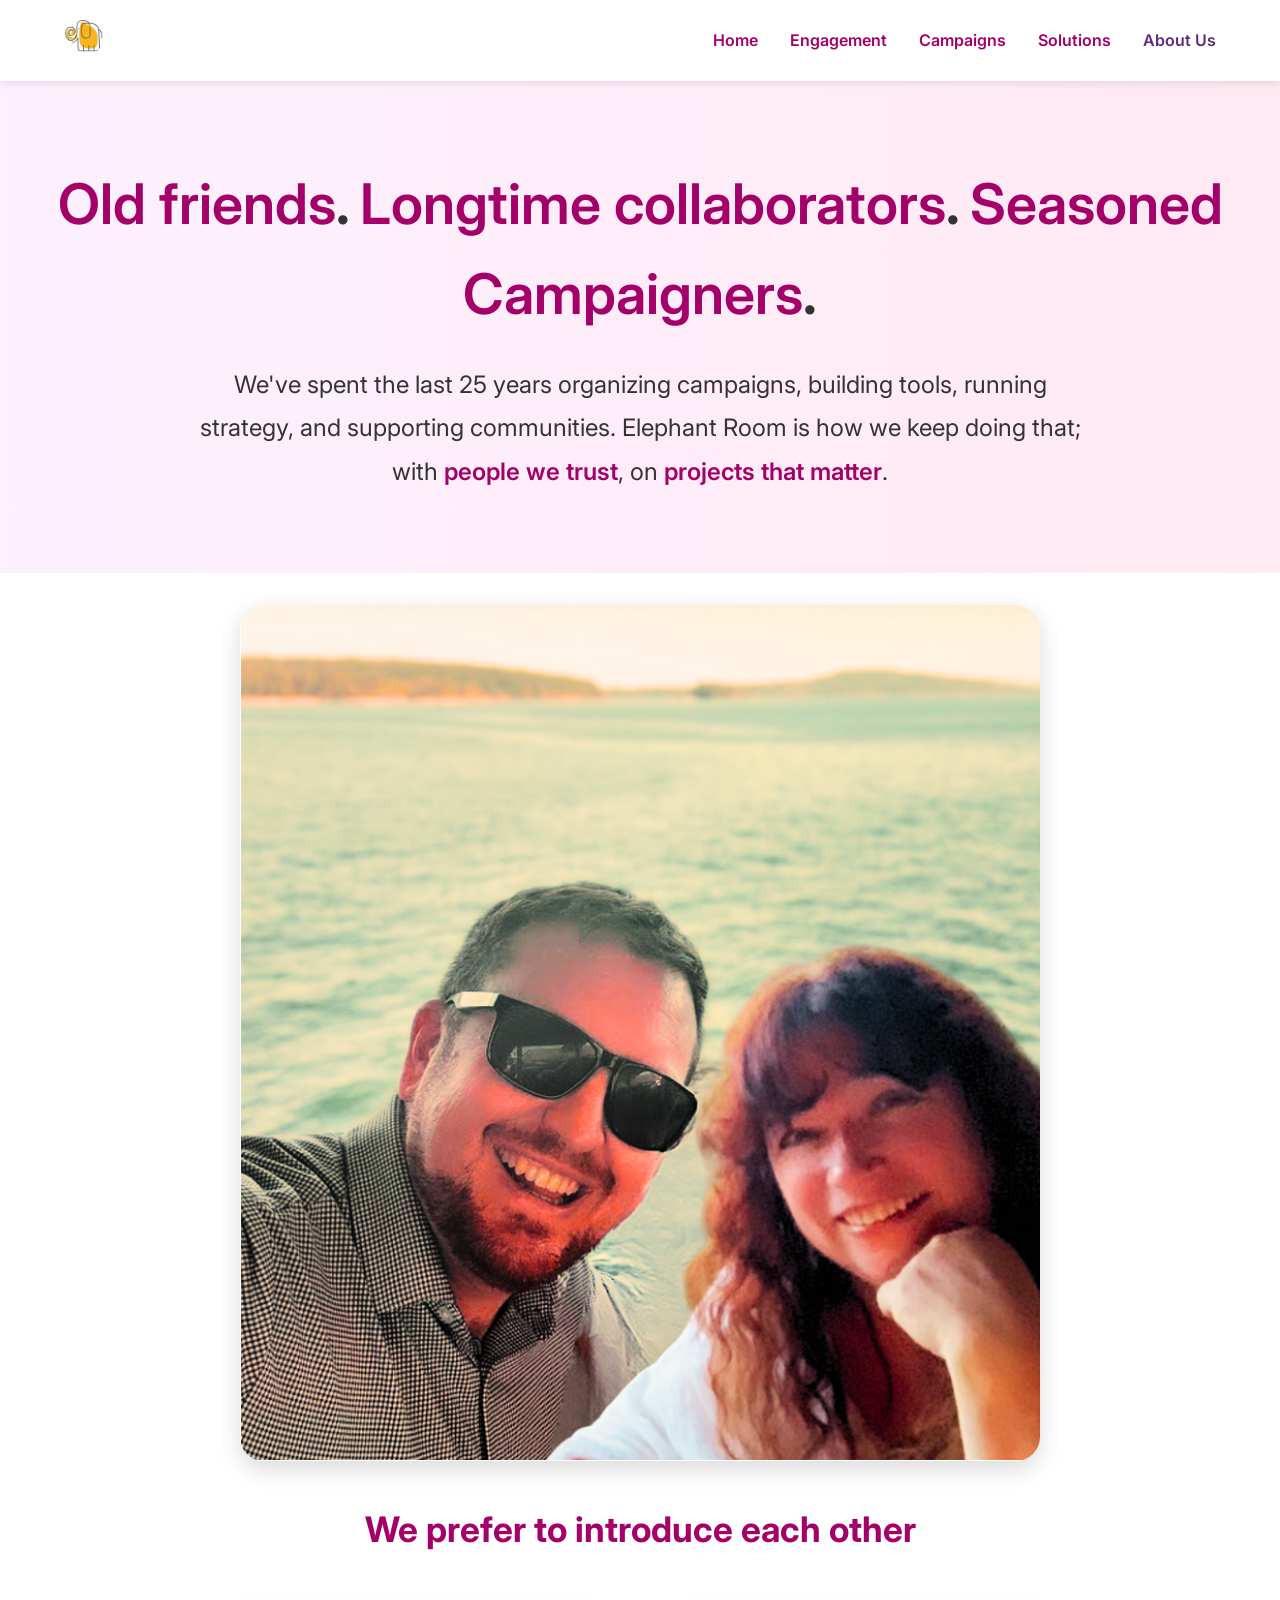
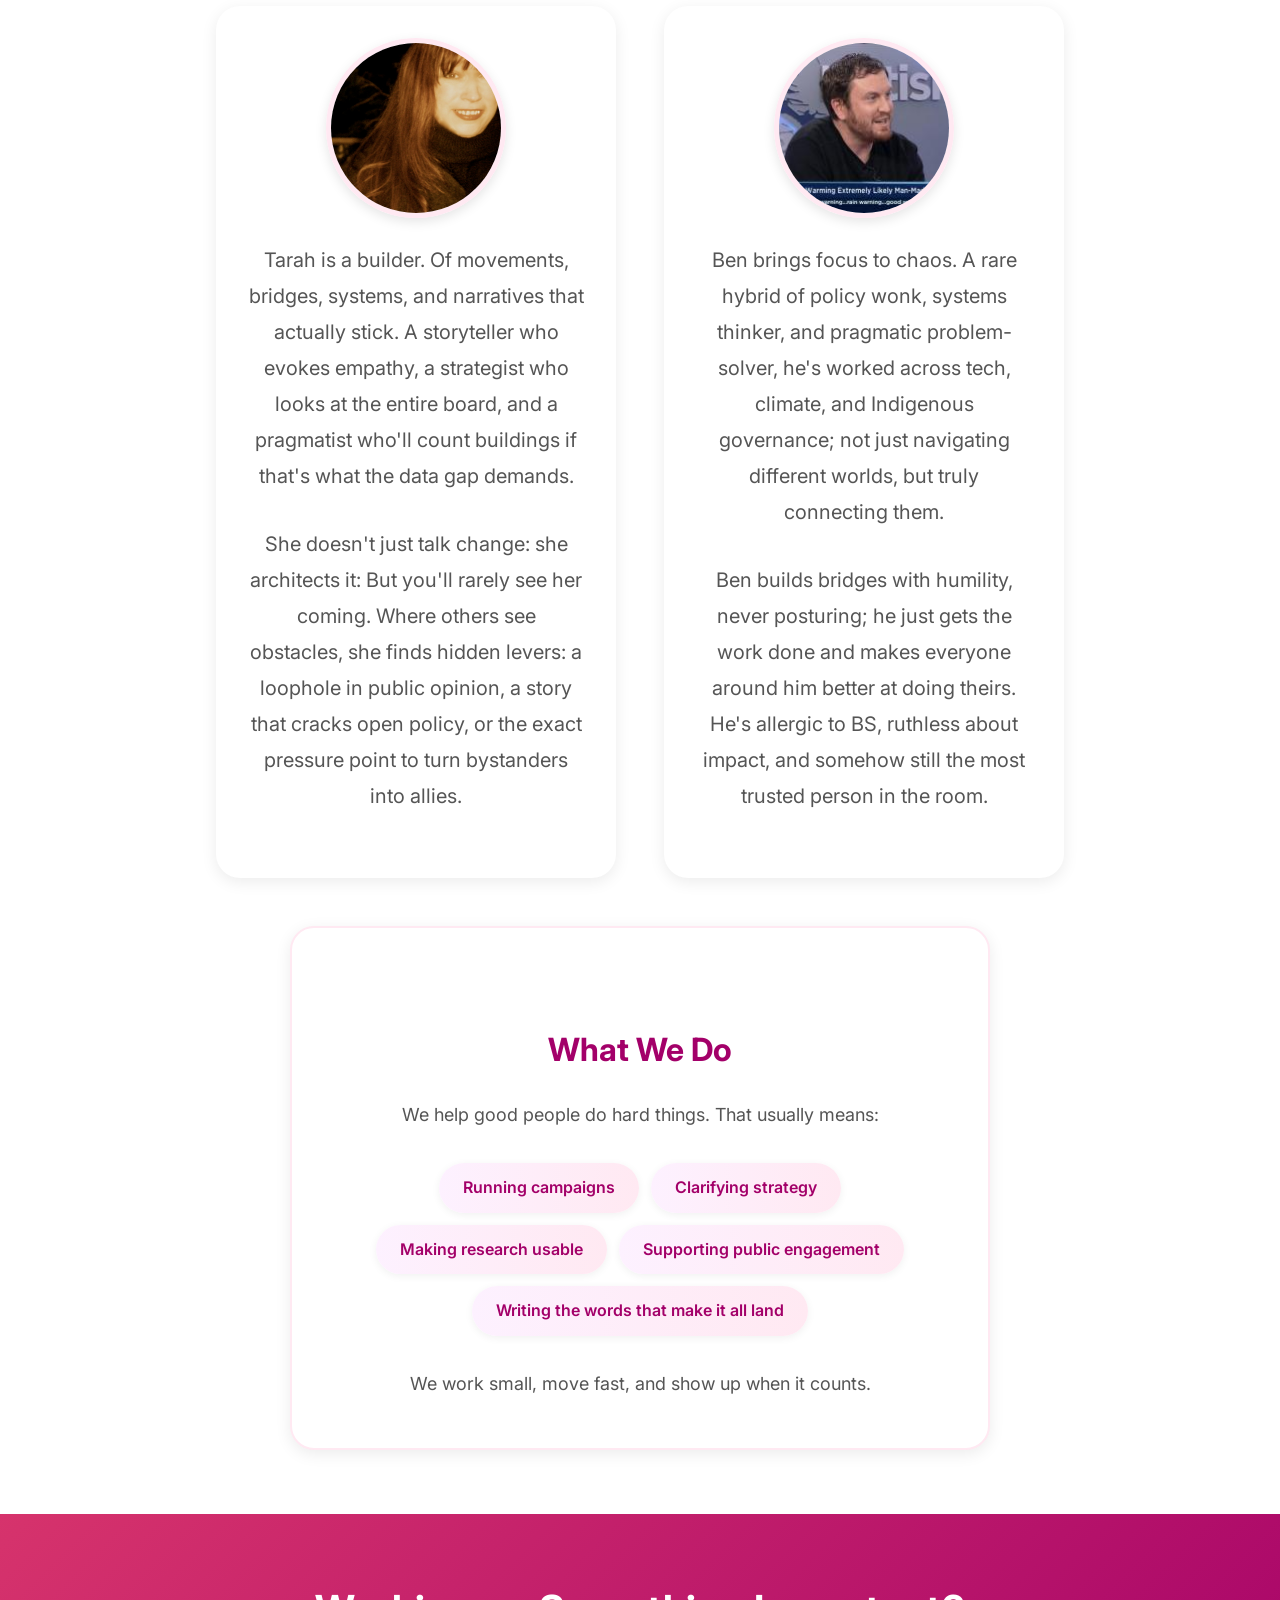
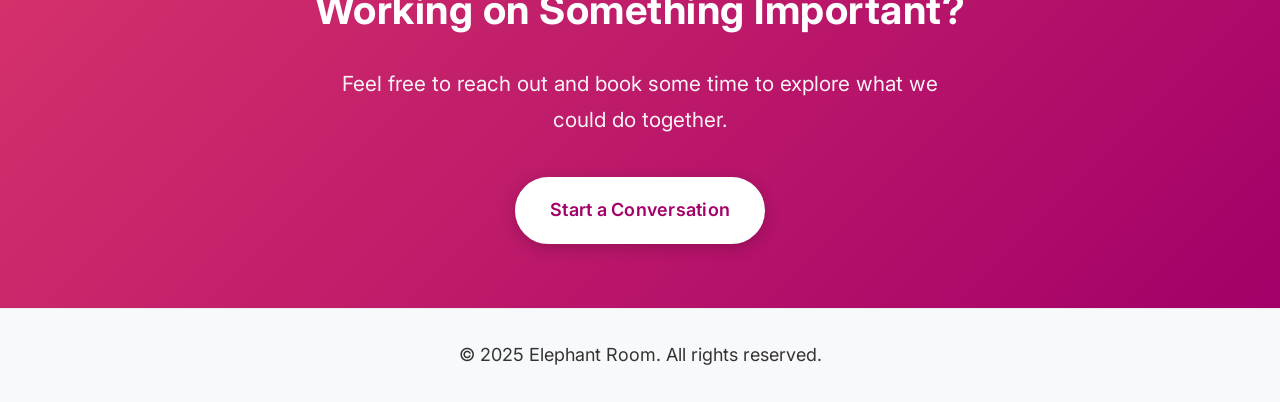
==== commit 3a912d86: "Update about-us and solutions page content and navigation - Remove "We're Tarah and Ben" headline fr" ====
--- a/about-us.html
+++ b/about-us.html
@@ -1,3 +1,4 @@
+
 <!DOCTYPE html>
 <html lang="en">
 <head>
@@ -6,26 +7,8 @@
     <title>About Us - Elephant Room</title>
     <link rel="stylesheet" href="css/main.css">
     <link href="https://fonts.googleapis.com/css2?family=Inter:wght@400;600;700;900&display=swap" rel="stylesheet">
-    <style>
-        /* Override specific styles for about-us page */
-        .about-us-page .sub-hero {
-            margin-top: 60px !important;
-            padding: 2rem 1.5rem 2rem !important;
-        }
-        .about-us-page .sub-hero .hero-heading {
-            font-size: 2.5rem !important;
-        }
-        .about-us-page .sub-hero .hero-blurb {
-            font-size: 1.25rem !important;
-            margin: 0 auto 0.5rem !important;
-        }
-        .about-us-page .bio-section {
-            padding: 1rem 1.5rem 0 !important;
-            margin-top: -1rem !important;
-        }
-    </style>
 </head>
-<body class="about-us-page">
+<body>
     <!-- Navigation -->
     <nav class="site-nav">
         <div class="nav-container">
@@ -45,12 +28,9 @@
     <!-- Full-bleed Subpage Hero Section -->
     <div class="full-bleed-wrapper">
         <section class="sub-hero">
-            <h1 class="hero-heading">We're Tarah and Ben</h1>
+            <h1 class="hero-heading"><span class="highlight">Old friends</span>. <span class="highlight">Longtime collaborators</span>. <span class="highlight">Seasoned Campaigners</span>.</h1>
             <p class="hero-blurb">
-                <span class="highlight">Old friends</span>. <span class="highlight">Longtime collaborators</span>. <span class="highlight">Seasoned Campaigners</span>.
-            </p>
-            <p class="hero-blurb">
-                We've spent the last 20 years organizing campaigns, building tools, running strategy, and supporting communities. Elephant Room is how we keep doing that; with <span class="highlight">people we trust</span>, on <span class="highlight">projects that matter</span>.
+                We've spent the last 25 years organizing campaigns, building tools, running strategy, and supporting communities. Elephant Room is how we keep doing that; with <span class="highlight">people we trust</span>, on <span class="highlight">projects that matter</span>.
             </p>
         </section>
     </div>
@@ -58,7 +38,7 @@
     <!-- Tarah and Ben Bio Section -->
     <section class="bio-section">
         <div class="bio-content">
-            <div class="group-photo-container" style="margin-bottom: 1rem;">
+            <div class="group-photo-container">
                 <img src="content/images/Expertise page.png" alt="Tarah and Ben Together" class="group-photo">
             </div>
 
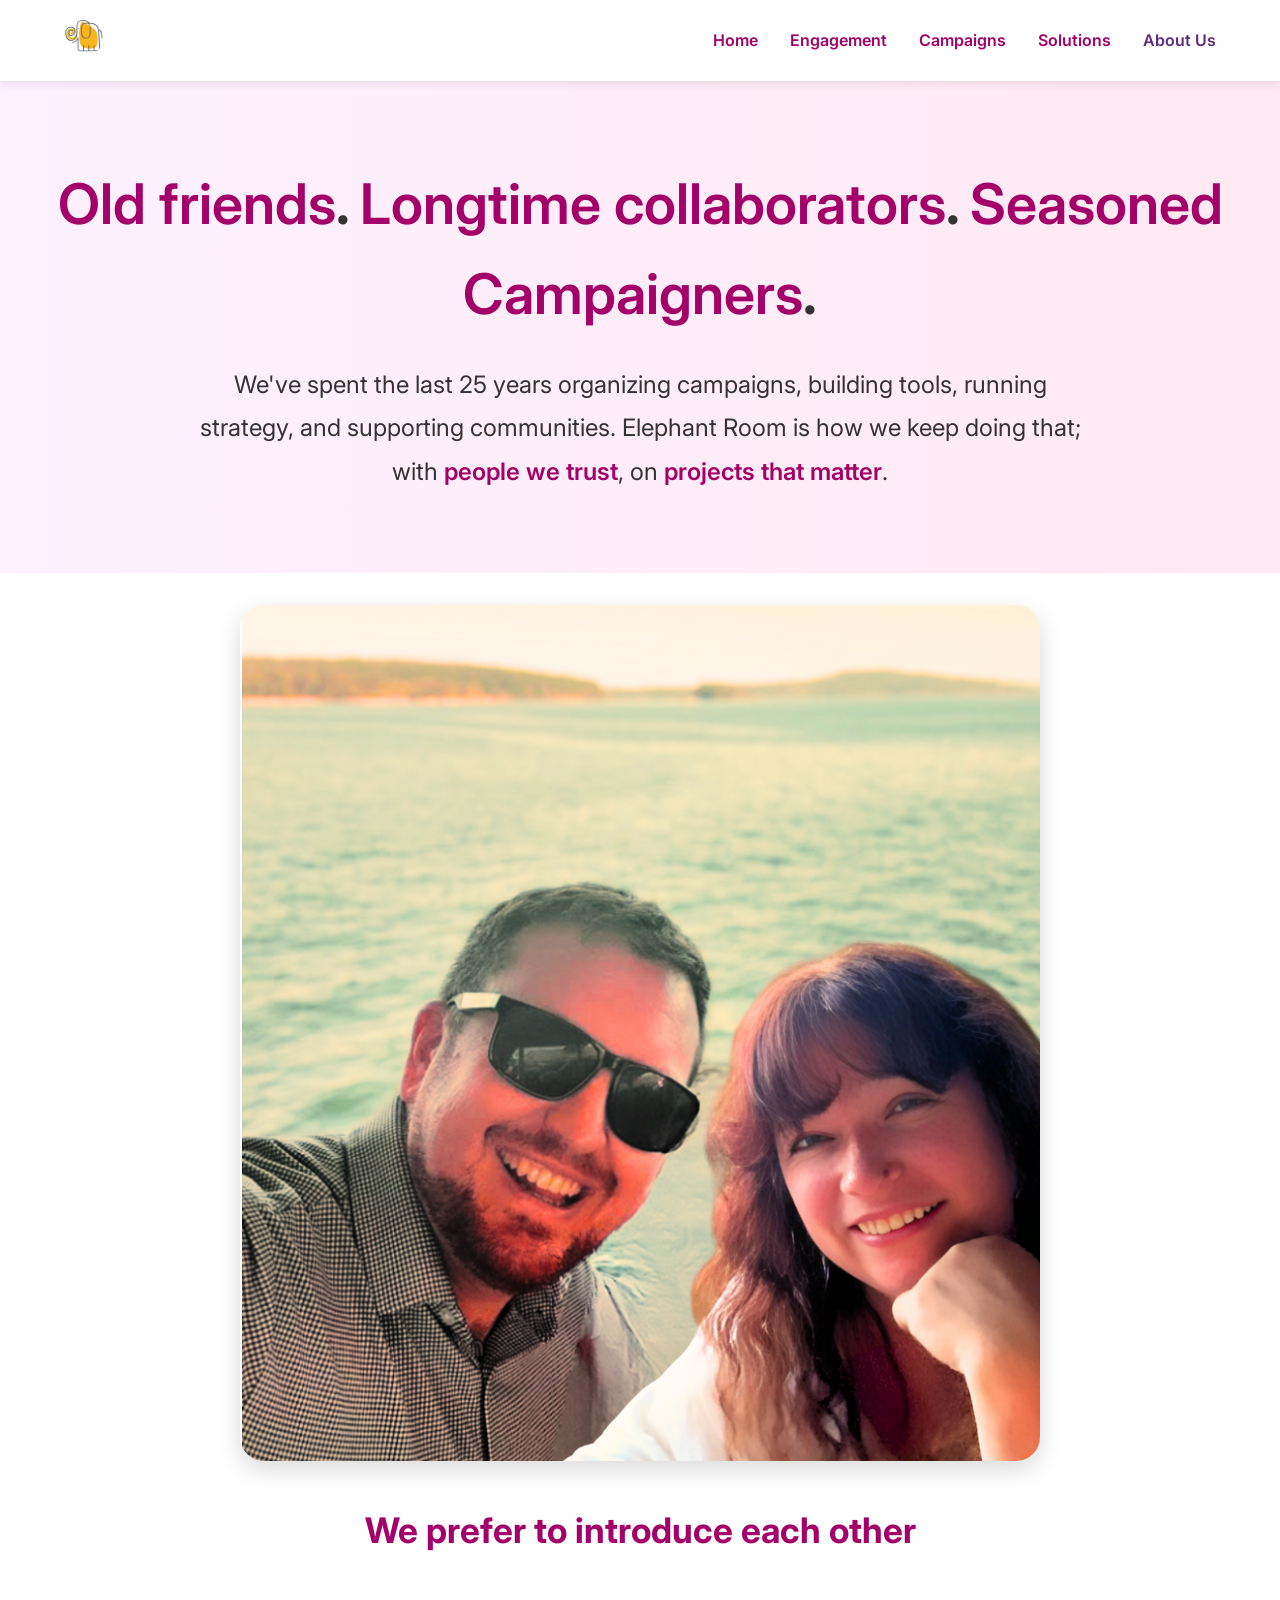
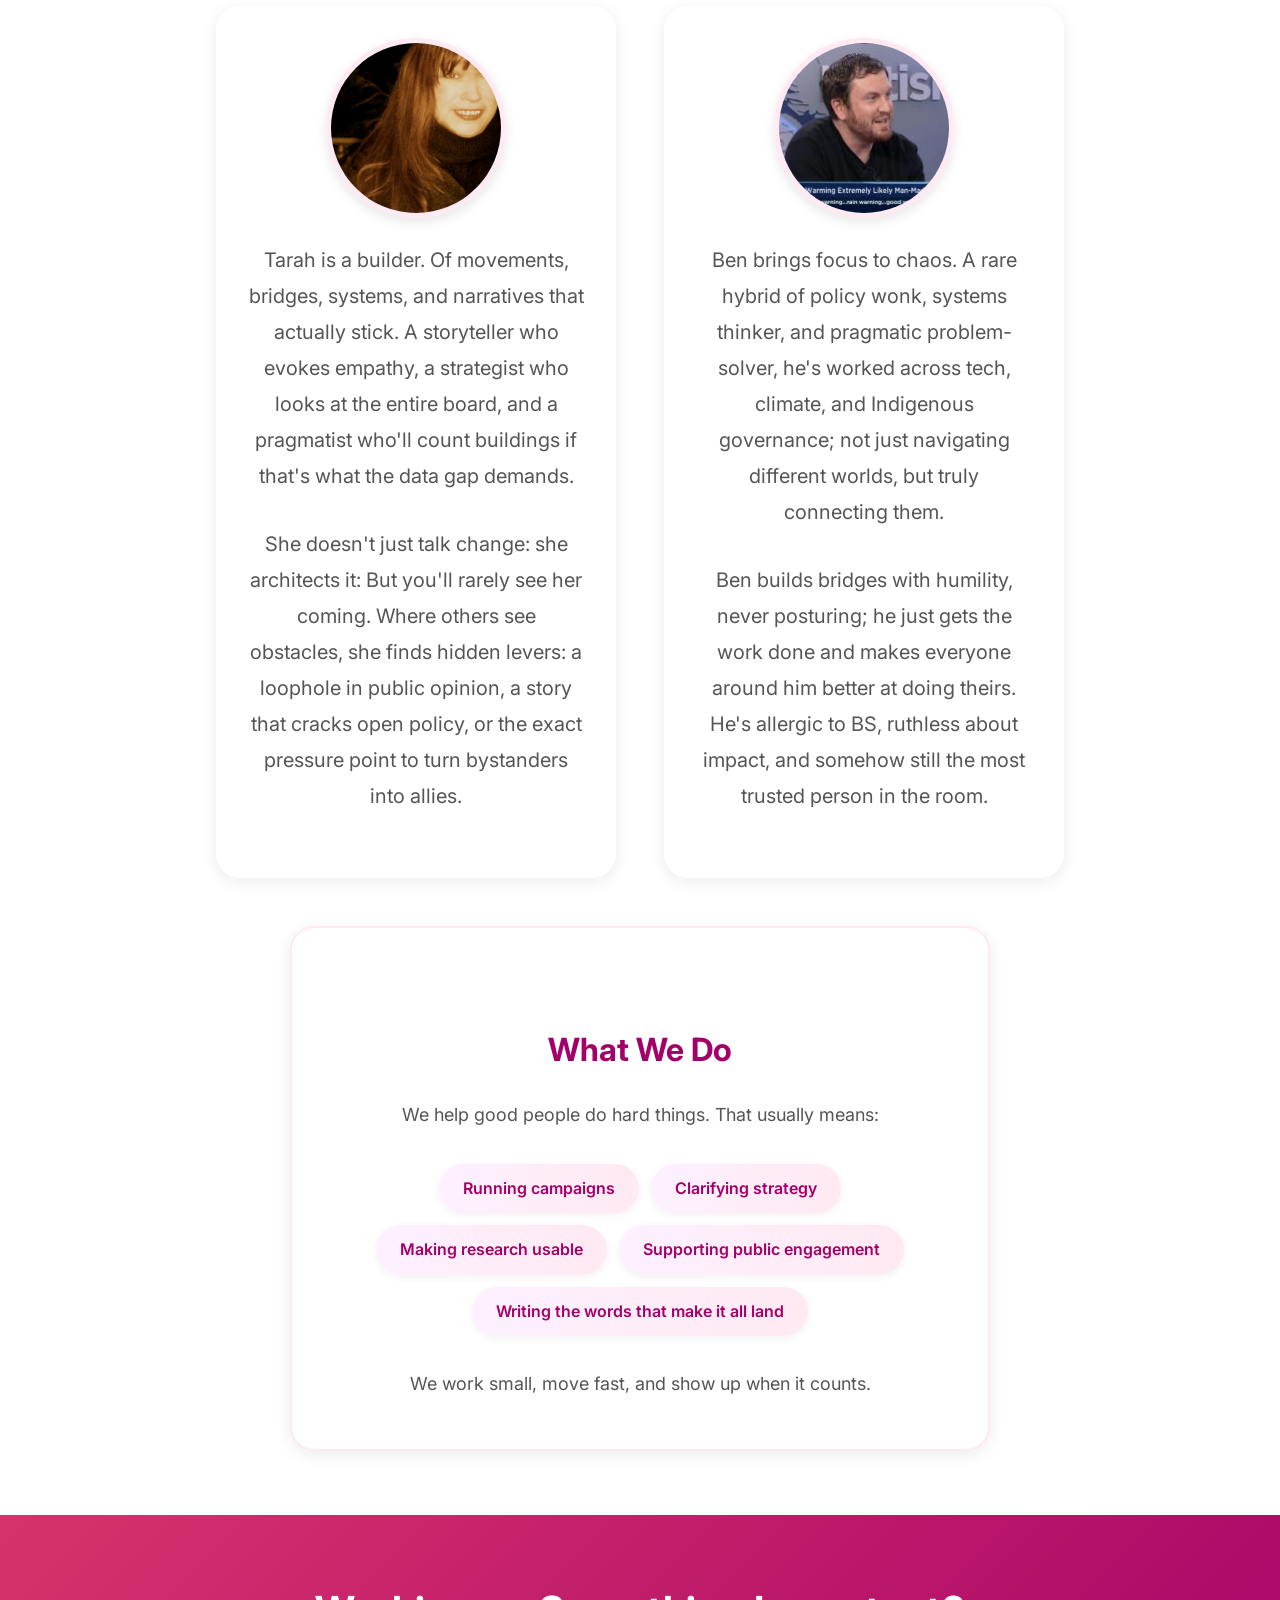
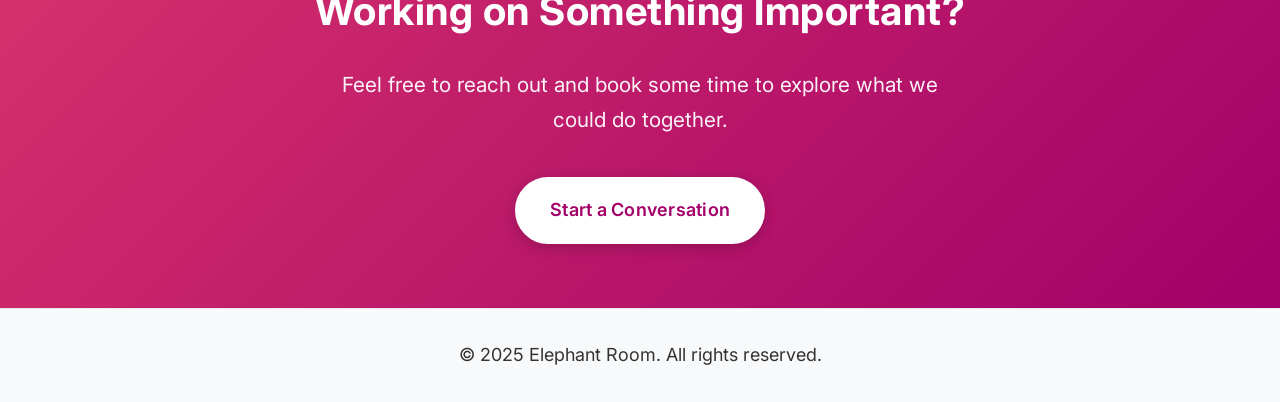
==== commit b991ce87: "Update about us page with new Tarah and Ben photo 🤖 Generated with [Claude Code](https://claude.ai/c" ====
--- a/about-us.html
+++ b/about-us.html
@@ -39,7 +39,7 @@
     <section class="bio-section">
         <div class="bio-content">
             <div class="group-photo-container">
-                <img src="content/images/Expertise page.png" alt="Tarah and Ben Together" class="group-photo">
+                <img src="images/Ben and Tarah.png" alt="Tarah and Ben Together" class="group-photo">
             </div>
 
             <h3 style="font-size: 2.2rem; color: #a30069; margin: 2rem 0 1rem 0; text-align: center;">We prefer to introduce each other</h3>
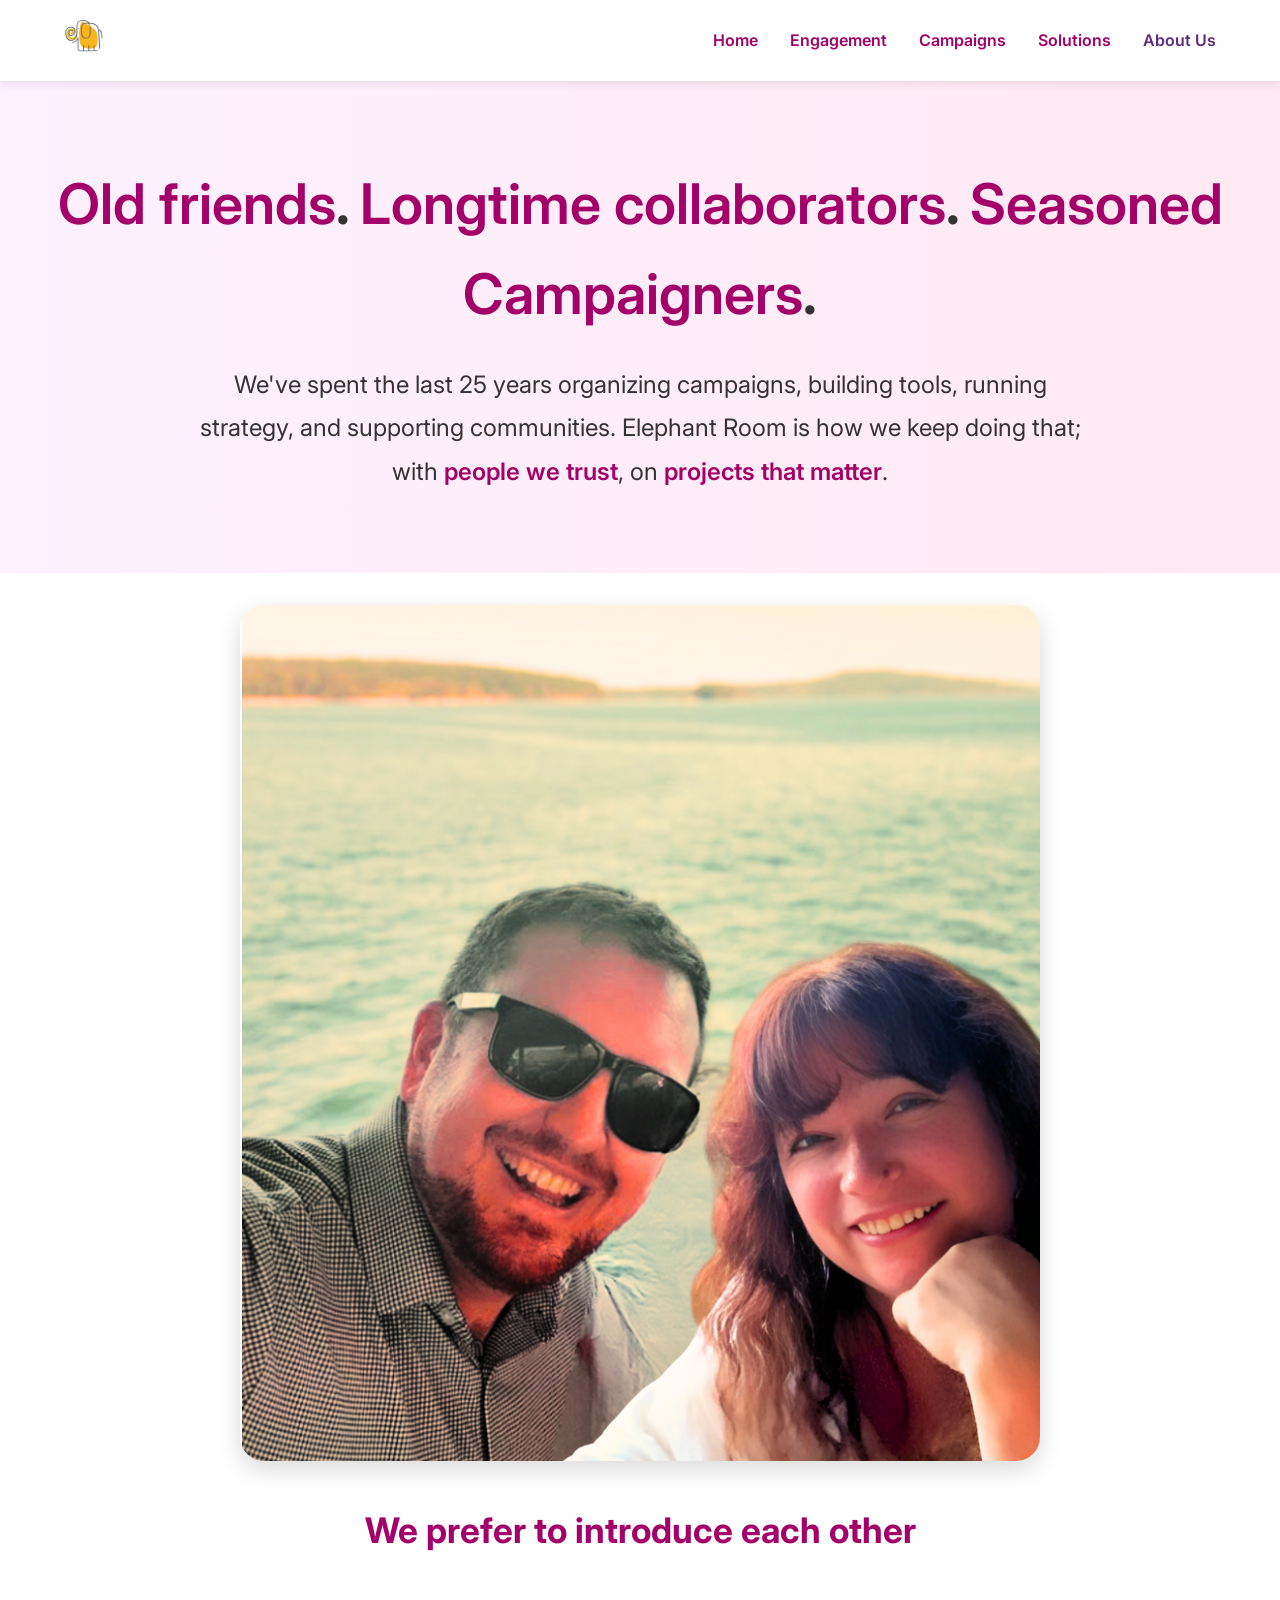
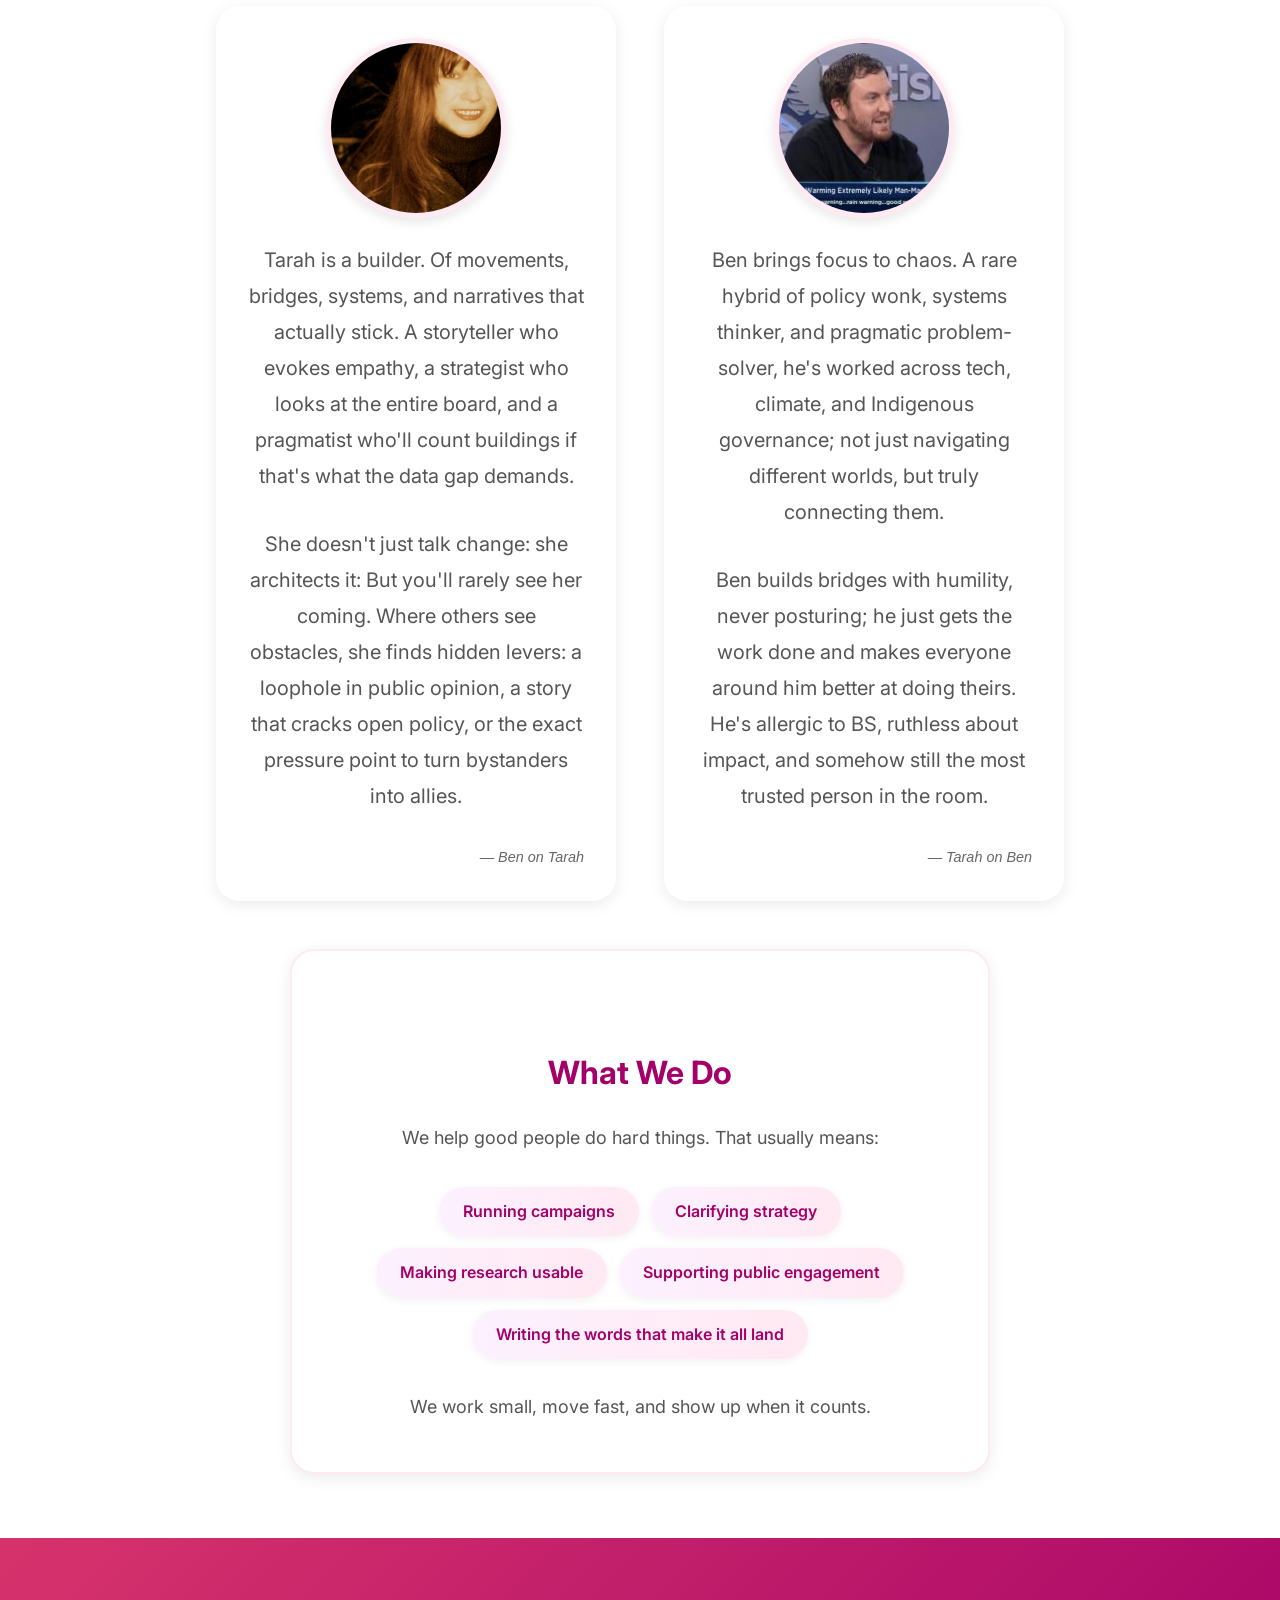
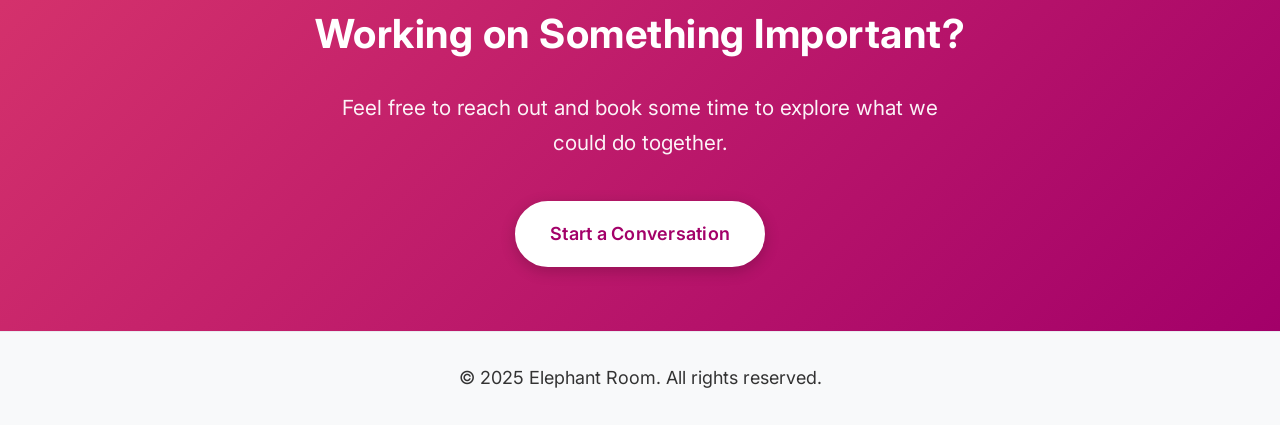
==== commit 09c413d6: "Add attribution lines to about us page bios - Add "— Ben on Tarah" after Tarah's bio - Add "— Tarah " ====
--- a/about-us.html
+++ b/about-us.html
@@ -49,12 +49,14 @@
                     <img src="content/images/2025/Copy of tarah.jpg" alt="Tarah" class="bio-image">
                     <p class="bio-description">Tarah is a builder. Of movements, bridges, systems, and narratives that actually stick. A storyteller who evokes empathy, a strategist who looks at the entire board, and a pragmatist who'll count buildings if that's what the data gap demands.</p>
                     <p class="bio-description">She doesn't just talk change: she architects it: But you'll rarely see her coming. Where others see obstacles, she finds hidden levers: a loophole in public opinion, a story that cracks open policy, or the exact pressure point to turn bystanders into allies.</p>
+                    <p style="text-align: right; font-style: italic; color: #666; margin-top: 1rem; font-size: 0.9rem;">— Ben on Tarah</p>
                 </div>
                 
                 <div class="bio-card">
                     <img src="content/images/2025/07/ben-individual.jpg" alt="Ben" class="bio-image">
                     <p class="bio-description">Ben brings focus to chaos. A rare hybrid of policy wonk, systems thinker, and pragmatic problem-solver, he's worked across tech, climate, and Indigenous governance; not just navigating different worlds, but truly connecting them.</p>
                     <p class="bio-description">Ben builds bridges with humility, never posturing; he just gets the work done and makes everyone around him better at doing theirs. He's allergic to BS, ruthless about impact, and somehow still the most trusted person in the room.</p>
+                    <p style="text-align: right; font-style: italic; color: #666; margin-top: 1rem; font-size: 0.9rem;">— Tarah on Ben</p>
                 </div>
             </div>
             
